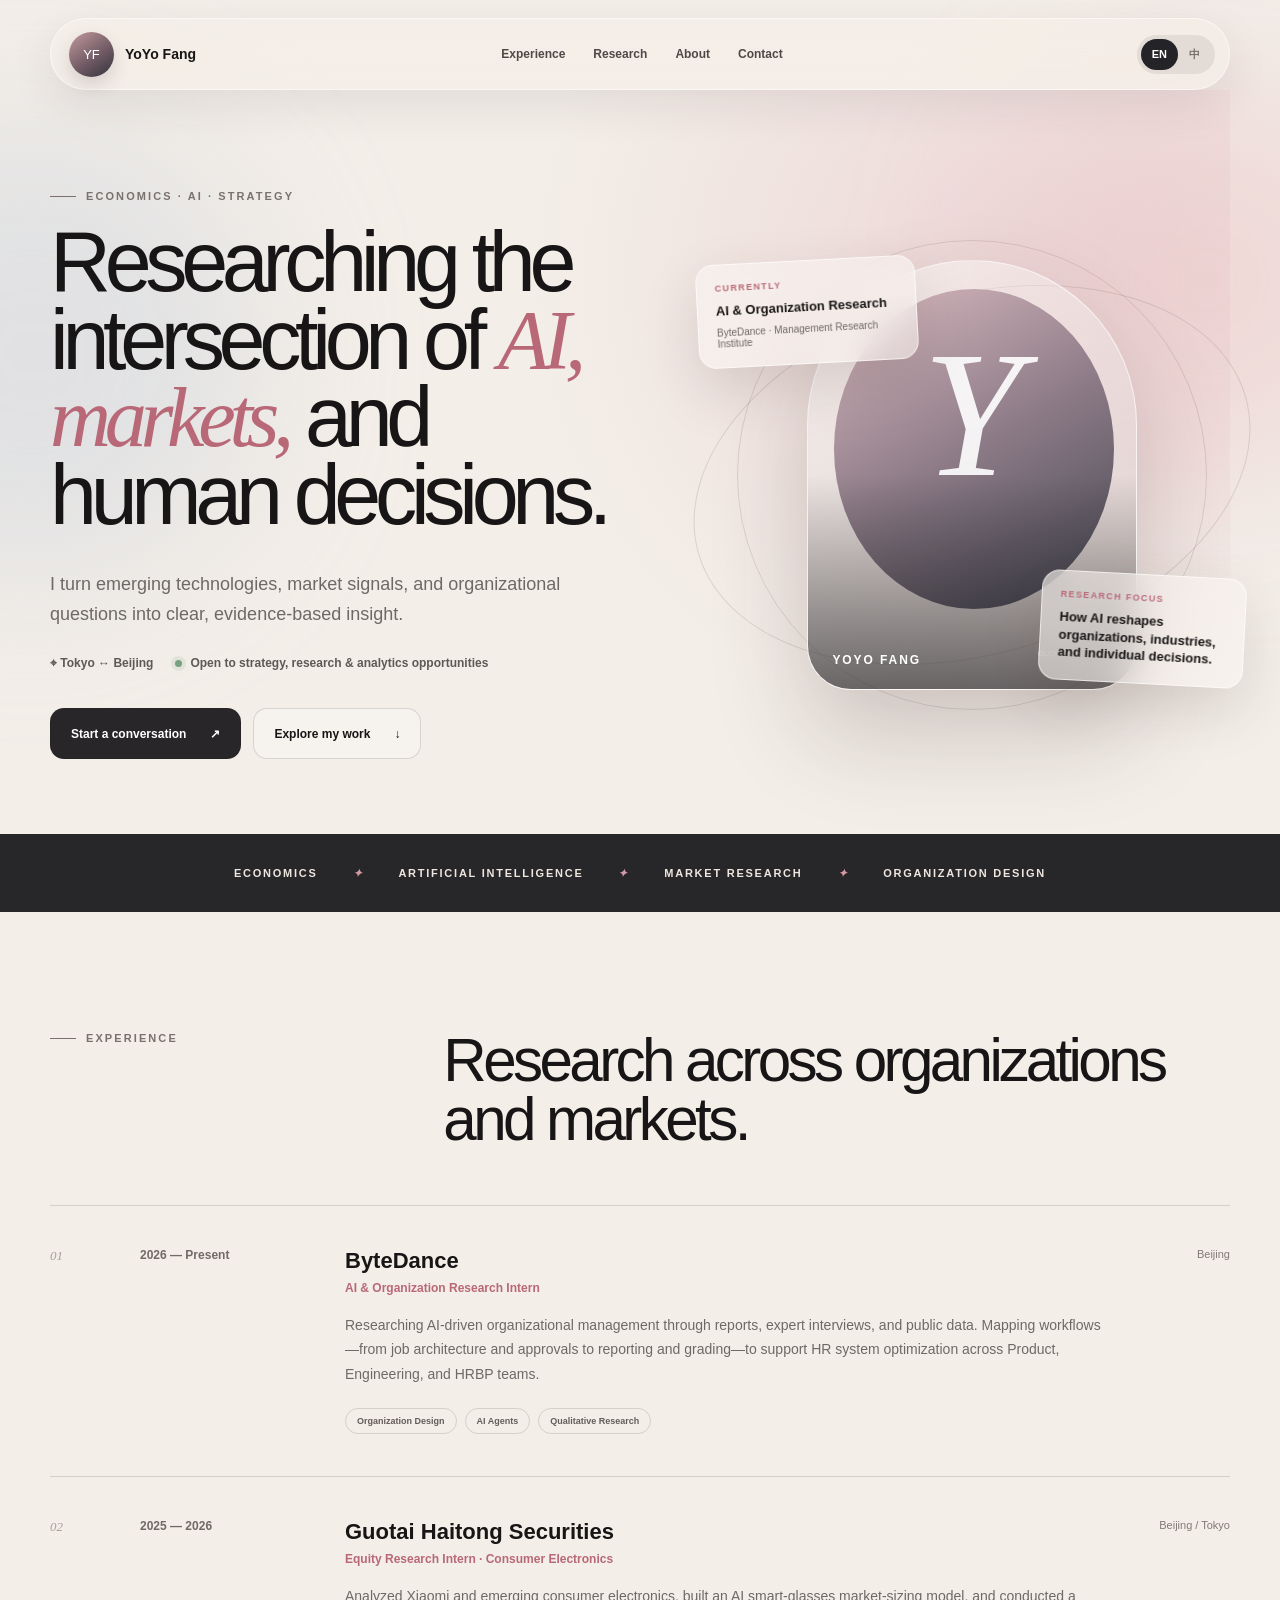
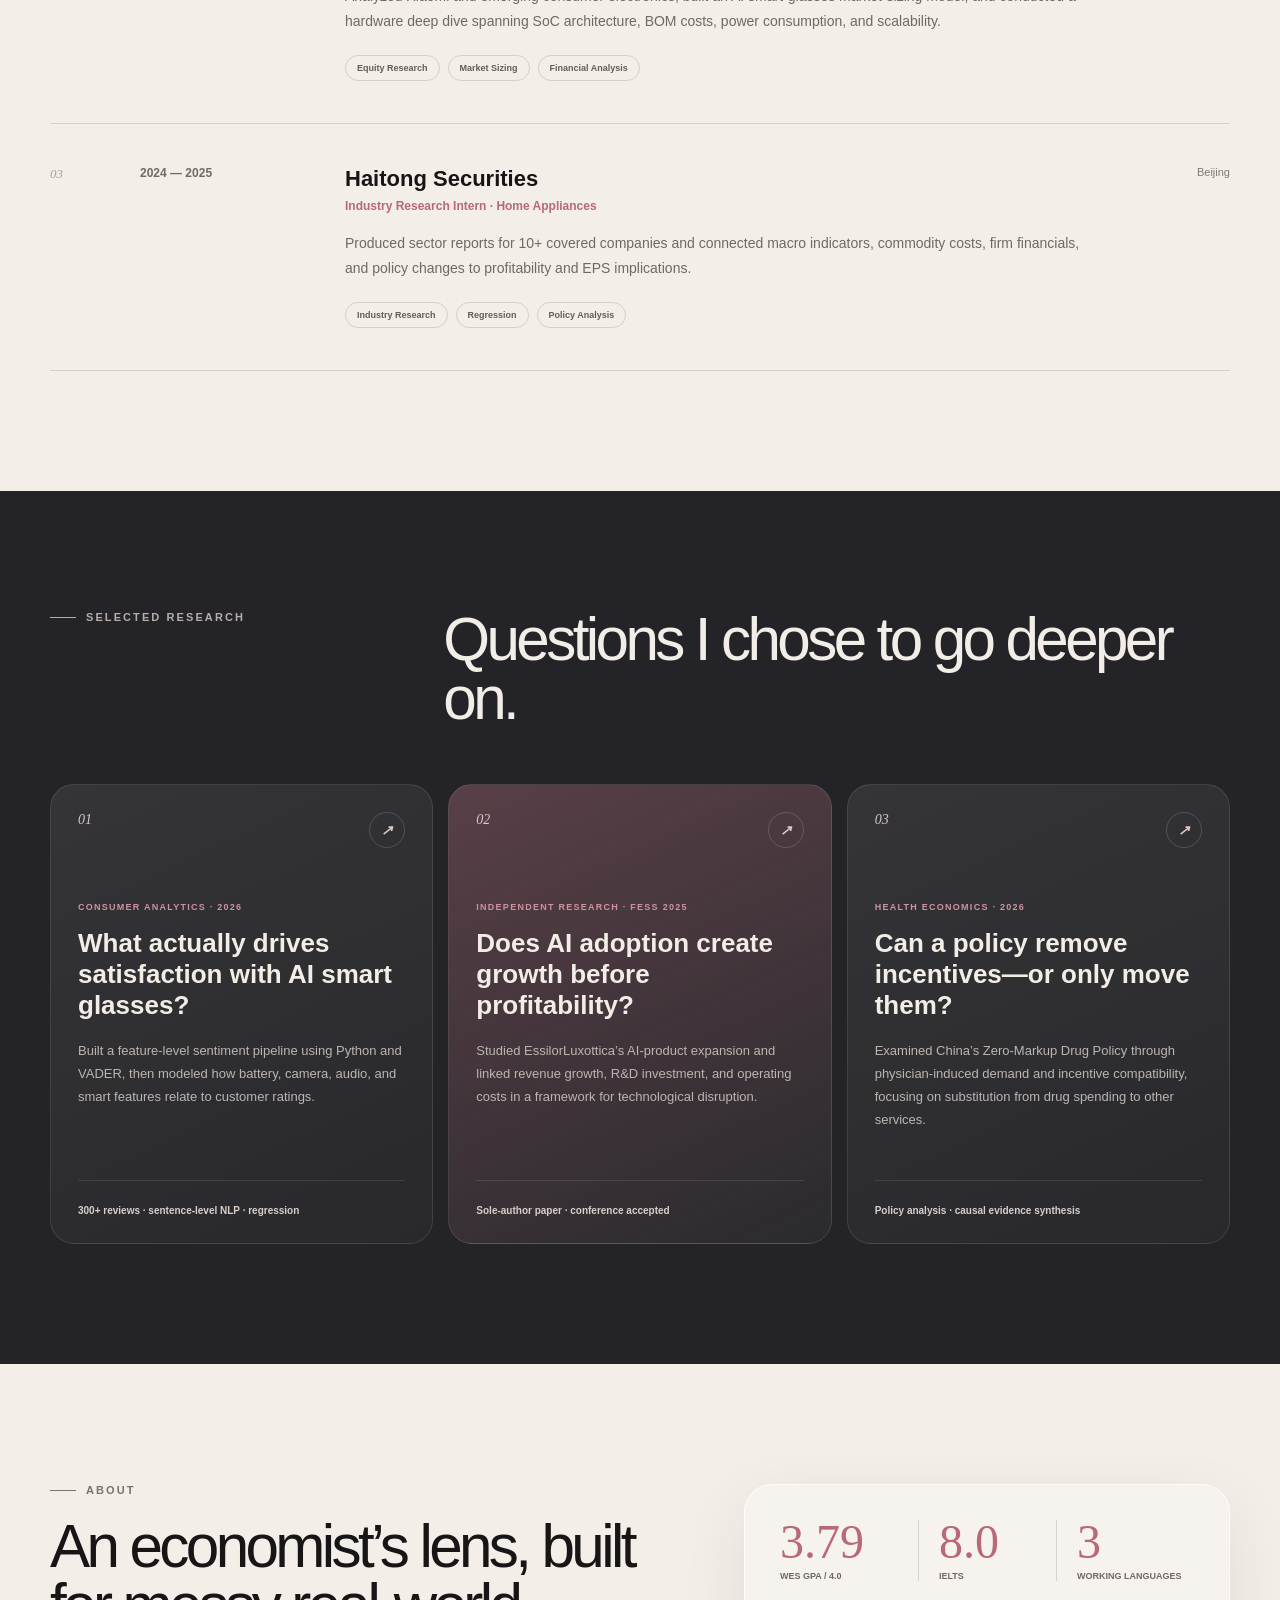
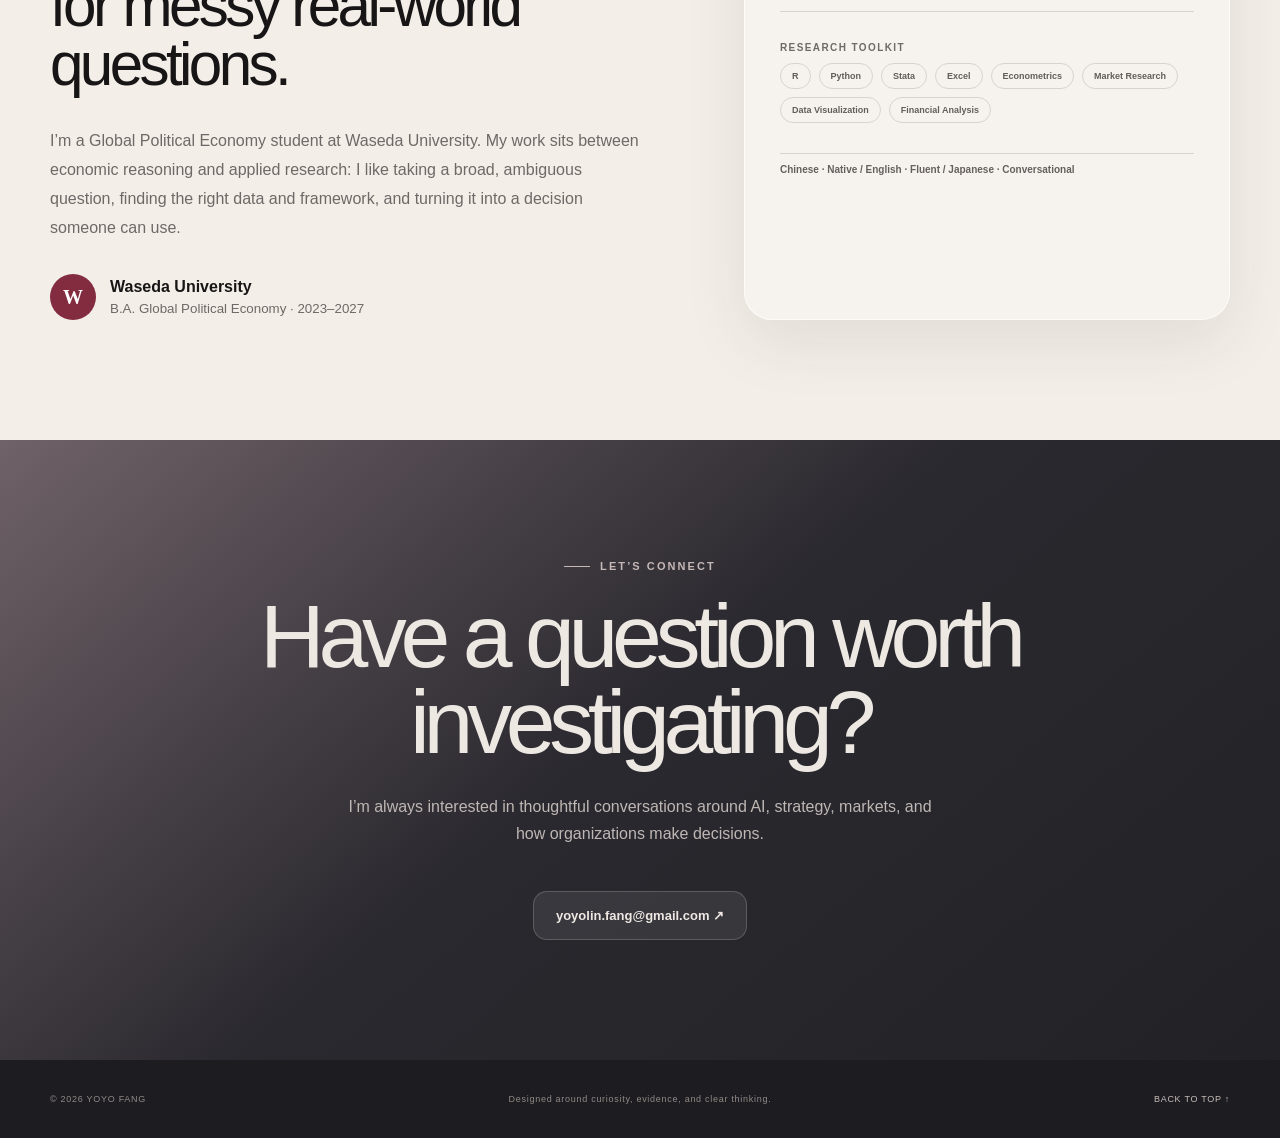
==== index.html @ 4a191624 "Add files via upload" ====
<!doctype html>
<html lang="en">
<head>
  <meta charset="utf-8">
  <meta name="viewport" content="width=device-width, initial-scale=1">
  <meta name="description" content="YoYo Fang — research at the intersection of AI, markets, and human decisions.">
  <title>YoYo Fang | AI, Markets & Strategy</title>
  <link rel="stylesheet" href="styles.css">
  <script src="script.js" defer></script>
</head>
<body>
  <div class="ambient a1"></div><div class="ambient a2"></div>
  <header class="nav">
    <a class="brand" href="#top"><span>YF</span><b>YoYo Fang</b></a>
    <nav>
      <a href="#experience" data-t="navExp">Experience</a>
      <a href="#research" data-t="navResearch">Research</a>
      <a href="#about" data-t="navAbout">About</a>
      <a href="#contact" data-t="navContact">Contact</a>
    </nav>
    <div class="language"><button class="active" data-lang="en">EN</button><button data-lang="zh">中</button></div>
  </header>

  <main id="top">
    <section class="hero">
      <div class="hero-copy">
        <p class="eyebrow" data-t="heroEye">ECONOMICS · AI · STRATEGY</p>
        <h1 data-t-html="heroTitle">Researching the intersection of <em>AI, markets,</em> and human decisions.</h1>
        <p class="lead" data-t="heroLead">I turn emerging technologies, market signals, and organizational questions into clear, evidence-based insight.</p>
        <div class="meta"><span>⌖ Tokyo ↔ Beijing</span><span class="available" data-t="available">Open to strategy, research & analytics opportunities</span></div>
        <div class="actions">
          <a class="btn dark" href="mailto:yoyolin.fang@gmail.com"><span data-t="conversation">Start a conversation</span> ↗</a>
          <a class="btn" href="#research"><span data-t="explore">Explore my work</span> ↓</a>
        </div>
      </div>
      <div class="visual">
        <div class="orbit o1"></div><div class="orbit o2"></div>
        <div class="portrait"><div class="letter">Y</div><div class="signature"><b>YOYO FANG</b><small>GLOBAL POLITICAL ECONOMY</small></div></div>
        <article class="float current"><small data-t="currently">Currently</small><b data-t="currentRole">AI & Organization Research</b><span data-t="currentOrg">ByteDance · Management Research Institute</span></article>
        <article class="float focus"><small data-t="focus">Research focus</small><b data-t="focusText">How AI reshapes organizations, industries, and individual decisions.</b></article>
      </div>
    </section>

    <div class="ticker"><span>ECONOMICS</span><i>✦</i><span>ARTIFICIAL INTELLIGENCE</span><i>✦</i><span>MARKET RESEARCH</span><i>✦</i><span>ORGANIZATION DESIGN</span></div>

    <section class="section" id="experience">
      <header class="section-head"><p class="eyebrow" data-t="expEye">EXPERIENCE</p><h2 data-t="expTitle">Research across organizations and markets.</h2></header>
      <div class="timeline">
        <article class="experience"><span class="num">01</span><span class="date" data-t="date1">2026 — Present</span><div><header><div><h3 data-t="company1">ByteDance</h3><h4 data-t="role1">AI & Organization Research Intern</h4></div><small data-t="place1">Beijing</small></header><p data-t="body1">Researching AI-driven organizational management through reports, expert interviews, and public data. Mapping workflows—from job architecture and approvals to reporting and grading—to support HR system optimization across Product, Engineering, and HRBP teams.</p><div class="tags"><span data-t="tag11">Organization Design</span><span>AI Agents</span><span data-t="tag13">Qualitative Research</span></div></div></article>
        <article class="experience"><span class="num">02</span><span class="date">2025 — 2026</span><div><header><div><h3 data-t="company2">Guotai Haitong Securities</h3><h4 data-t="role2">Equity Research Intern · Consumer Electronics</h4></div><small data-t="place2">Beijing / Tokyo</small></header><p data-t="body2">Analyzed Xiaomi and emerging consumer electronics, built an AI smart-glasses market-sizing model, and conducted a hardware deep dive spanning SoC architecture, BOM costs, power consumption, and scalability.</p><div class="tags"><span data-t="tag21">Equity Research</span><span data-t="tag22">Market Sizing</span><span data-t="tag23">Financial Analysis</span></div></div></article>
        <article class="experience"><span class="num">03</span><span class="date">2024 — 2025</span><div><header><div><h3 data-t="company3">Haitong Securities</h3><h4 data-t="role3">Industry Research Intern · Home Appliances</h4></div><small data-t="place3">Beijing</small></header><p data-t="body3">Produced sector reports for 10+ covered companies and connected macro indicators, commodity costs, firm financials, and policy changes to profitability and EPS implications.</p><div class="tags"><span data-t="tag31">Industry Research</span><span data-t="tag32">Regression</span><span data-t="tag33">Policy Analysis</span></div></div></article>
      </div>
    </section>

    <section class="research" id="research">
      <div class="section inner">
        <header class="section-head light"><p class="eyebrow" data-t="researchEye">SELECTED RESEARCH</p><h2 data-t="researchTitle">Questions I chose to go deeper on.</h2></header>
        <div class="projects">
          <article><div class="project-no">01 <b>↗</b></div><small data-t="p1label">Consumer Analytics · 2026</small><h3 data-t="p1title">What actually drives satisfaction with AI smart glasses?</h3><p data-t="p1body">Built a feature-level sentiment pipeline using Python and VADER, then modeled how battery, camera, audio, and smart features relate to customer ratings.</p><footer data-t="p1foot">300+ reviews · sentence-level NLP · regression</footer></article>
          <article><div class="project-no">02 <b>↗</b></div><small data-t="p2label">Independent Research · FESS 2025</small><h3 data-t="p2title">Does AI adoption create growth before profitability?</h3><p data-t="p2body">Studied EssilorLuxottica’s AI-product expansion and linked revenue growth, R&D investment, and operating costs in a framework for technological disruption.</p><footer data-t="p2foot">Sole-author paper · conference accepted</footer></article>
          <article><div class="project-no">03 <b>↗</b></div><small data-t="p3label">Health Economics · 2026</small><h3 data-t="p3title">Can a policy remove incentives—or only move them?</h3><p data-t="p3body">Examined China’s Zero-Markup Drug Policy through physician-induced demand and incentive compatibility, focusing on substitution from drug spending to other services.</p><footer data-t="p3foot">Policy analysis · causal evidence synthesis</footer></article>
        </div>
      </div>
    </section>

    <section class="section about" id="about">
      <div>
        <p class="eyebrow" data-t="aboutEye">ABOUT</p>
        <h2 data-t="aboutTitle">An economist’s lens, built for messy real-world questions.</h2>
        <p class="about-copy" data-t="aboutBody">I’m a Global Political Economy student at Waseda University. My work sits between economic reasoning and applied research: I like taking a broad, ambiguous question, finding the right data and framework, and turning it into a decision someone can use.</p>
        <div class="school"><span>W</span><div><b data-t="school">Waseda University</b><small data-t="degree">B.A. Global Political Economy · 2023–2027</small></div></div>
      </div>
      <div class="panel">
        <div class="stats"><div><b>3.79</b><small>WES GPA / 4.0</small></div><div><b>8.0</b><small>IELTS</small></div><div><b>3</b><small data-t="languagesLabel">Working languages</small></div></div>
        <p class="tool-title" data-t="toolkit">RESEARCH TOOLKIT</p>
        <div class="tags tools"><span>R</span><span>Python</span><span>Stata</span><span>Excel</span><span data-t="econometrics">Econometrics</span><span data-t="marketResearch">Market Research</span><span data-t="visualization">Data Visualization</span><span data-t="financial">Financial Analysis</span></div>
        <p class="languages" data-t="languages">Chinese · Native / English · Fluent / Japanese · Conversational</p>
      </div>
    </section>

    <section class="contact" id="contact">
      <p class="eyebrow" data-t="contactEye">LET’S CONNECT</p><h2 data-t="contactTitle">Have a question worth investigating?</h2><p data-t="contactBody">I’m always interested in thoughtful conversations around AI, strategy, markets, and how organizations make decisions.</p><a href="mailto:yoyolin.fang@gmail.com">yoyolin.fang@gmail.com ↗</a>
    </section>
  </main>
  <footer class="site-footer"><span>© 2026 YOYO FANG</span><span data-t="footer">Designed around curiosity, evidence, and clear thinking.</span><a href="#top">BACK TO TOP ↑</a></footer>
</body>
</html>
---- styles.css ----
:root{--ink:#171515;--muted:#6e6967;--paper:#f3eee8;--line:rgba(31,25,23,.14);--rose:#b86876;--night:#242428}*{box-sizing:border-box}html{scroll-behavior:smooth}body{margin:0;background:#f3eee8;color:var(--ink);font-family:Arial,"Helvetica Neue",sans-serif;overflow-x:hidden}html[lang=zh-CN] body{font-family:"PingFang SC","Noto Sans CJK SC",Arial,sans-serif}a{color:inherit;text-decoration:none}.ambient{position:absolute;border-radius:50%;filter:blur(80px);pointer-events:none}.a1{width:28rem;height:28rem;background:#bcc9dc55;top:8rem;left:-12rem}.a2{width:25rem;height:25rem;background:#e8b2b755;top:5rem;right:-8rem}.nav{position:sticky;z-index:20;top:18px;width:min(1180px,calc(100% - 32px));min-height:72px;margin:18px auto 0;padding:10px 14px 10px 18px;display:grid;grid-template-columns:1fr auto 1fr;align-items:center;gap:24px;border:1px solid #ffffff88;border-radius:999px;background:#f4efe9a8;box-shadow:0 15px 45px #3b2d2917;backdrop-filter:blur(22px) saturate(1.4)}.brand{display:flex;align-items:center;gap:11px;font-size:14px}.brand>span{width:45px;height:45px;display:grid;place-items:center;border-radius:50%;color:#fff;font-size:13px;background:linear-gradient(145deg,#c59b9f,#6f5963 58%,#30323b);box-shadow:0 8px 18px #452d3629}.nav nav{display:flex;gap:28px}.nav nav a{font-size:12px;font-weight:600;color:#4e4947}.language{justify-self:end;display:flex;padding:4px;border-radius:999px;background:#201d1d14}.language button{border:0;border-radius:999px;padding:8px 11px;background:transparent;color:#77706d;font-size:11px;font-weight:700;cursor:pointer}.language button.active{color:#fff;background:var(--night)}.hero{position:relative;width:min(1180px,calc(100% - 44px));min-height:720px;margin:auto;display:grid;grid-template-columns:1.08fr .92fr;align-items:center;gap:60px;padding:100px 0 75px;background:radial-gradient(circle at 80% 25%,#e2aeb755,transparent 29rem)}.eyebrow{margin:0 0 22px;color:#7a716e;font-size:11px;font-weight:700;letter-spacing:.19em;text-transform:uppercase}.eyebrow:before{content:"";display:inline-block;width:26px;height:1px;margin:0 10px 3px 0;background:currentColor}.hero h1{max-width:710px;margin:0;font-size:clamp(4rem,6.6vw,7rem);font-weight:500;letter-spacing:-.075em;line-height:.92}.hero h1 em{color:var(--rose);font-family:Georgia,serif;font-weight:400}.lead{max-width:570px;margin:34px 0 0;color:var(--muted);font-size:18px;line-height:1.7}.meta{display:flex;gap:22px;margin-top:26px;color:#5f5956;font-size:12px;font-weight:600}.available:before{content:"";display:inline-block;width:7px;height:7px;margin-right:8px;border-radius:50%;background:#76a082;box-shadow:0 0 0 4px #76a08224}.actions{display:flex;gap:12px;margin-top:38px}.btn{min-height:51px;display:inline-flex;align-items:center;gap:24px;padding:0 20px;border:1px solid var(--line);border-radius:14px;font-size:12px;font-weight:700;background:#ffffff44}.btn.dark{color:#fff;background:#282629}.visual{position:relative;min-height:530px;display:grid;place-items:center}.portrait{position:relative;z-index:2;width:330px;height:430px;overflow:hidden;border-radius:180px 180px 48px 48px;border:1px solid #ffffff99;background:linear-gradient(160deg,#ffffff77,#ab9fa047);box-shadow:0 45px 95px #48333238}.portrait:before{content:"";position:absolute;width:280px;height:320px;left:26px;top:28px;border-radius:50%;background:linear-gradient(150deg,#dcbcc2,#8f7d89 48%,#42444f)}.portrait:after{content:"";position:absolute;inset:0;background:linear-gradient(180deg,transparent 50%,#1d1b1e9e)}.letter{position:absolute;z-index:2;top:64px;width:100%;text-align:center;color:#ffffffe6;font:italic 180px/1 Georgia,serif}.signature{position:absolute;z-index:3;left:24px;right:24px;bottom:22px;color:#fff;display:flex;align-items:end;justify-content:space-between}.signature b{font-size:12px;letter-spacing:.16em}.signature small{max-width:115px;font-size:8px;text-align:right;opacity:.7}.orbit{position:absolute;border:1px solid #6753522b;border-radius:50%}.o1{width:470px;height:470px}.o2{width:570px;height:360px;transform:rotate(-16deg)}.float{position:absolute;z-index:3;display:flex;flex-direction:column;padding:18px;border:1px solid #ffffff9e;background:#f9f5f08f;box-shadow:0 22px 55px #412d2a26;backdrop-filter:blur(18px);border-radius:18px}.float small{margin-bottom:9px;color:var(--rose);font-size:9px;font-weight:800;letter-spacing:.15em;text-transform:uppercase}.float b{font-size:13px;line-height:1.35}.float span{margin-top:7px;color:#6e6764;font-size:10px}.current{width:220px;left:-18px;top:50px;transform:rotate(-3deg)}.focus{width:205px;right:-15px;bottom:56px;transform:rotate(3deg)}.ticker{overflow:hidden;display:flex;justify-content:center;align-items:center;gap:35px;min-height:78px;color:#eee6df;background:#272629;white-space:nowrap;font-size:11px;font-weight:700;letter-spacing:.16em}.ticker i{color:#d49aa5}.section{width:min(1180px,calc(100% - 44px));margin:auto;padding:120px 0}.section-head{display:grid;grid-template-columns:1fr 2fr;margin-bottom:55px}.section-head h2,.about h2{margin:0;max-width:760px;font-size:clamp(2.7rem,4.7vw,5.2rem);font-weight:500;letter-spacing:-.06em;line-height:.98}.timeline{border-top:1px solid var(--line)}.experience{display:grid;grid-template-columns:60px 175px 1fr;gap:30px;padding:42px 0;border-bottom:1px solid var(--line)}.num{color:#a8a09c;font:italic 13px Georgia,serif}.date{font-size:12px;font-weight:700;color:#726a67}.experience header{display:flex;justify-content:space-between}.experience h3{margin:0;font-size:22px}.experience h4{margin:7px 0 0;color:var(--rose);font-size:12px}.experience header small{color:#817976;font-size:11px}.experience p{max-width:760px;margin:18px 0 22px;color:var(--muted);font-size:14px;line-height:1.75}.tags{display:flex;flex-wrap:wrap;gap:8px}.tags span{padding:7px 11px;border:1px solid var(--line);border-radius:999px;color:#635d5a;font-size:9px;font-weight:700}.research{background:#242428;color:#f3ede7}.research .section{width:min(1180px,calc(100% - 44px))}.light .eyebrow{color:#b7ada8}.projects{display:grid;grid-template-columns:repeat(3,1fr);gap:15px}.projects article{min-height:460px;padding:27px;display:flex;flex-direction:column;border:1px solid #ffffff1a;border-radius:24px;background:linear-gradient(155deg,#ffffff14,#ffffff06)}.projects article:nth-child(2){background:linear-gradient(155deg,#b06d7b61,#ffffff08)}.project-no{display:flex;justify-content:space-between;color:#d7c8c3;font:italic 14px Georgia,serif}.project-no b{width:36px;height:36px;display:grid;place-items:center;border:1px solid #ffffff29;border-radius:50%}.projects article>small{margin-top:54px;color:#ce939e;font-size:9px;font-weight:800;letter-spacing:.14em;text-transform:uppercase}.projects h3{margin:16px 0 20px;font-size:26px;line-height:1.18}.projects p{margin:0;color:#bdb5b1;font-size:13px;line-height:1.75}.projects footer{margin-top:auto;padding-top:24px;border-top:1px solid #ffffff1a;color:#d9ceca;font-size:10px;font-weight:700}.about{display:grid;grid-template-columns:1.1fr .9fr;gap:100px}.about-copy{max-width:620px;margin:32px 0;color:var(--muted);font-size:16px;line-height:1.8}.school{display:flex;align-items:center;gap:14px}.school>span{width:46px;height:46px;display:grid;place-items:center;border-radius:50%;background:#842c3f;color:#fff;font:700 20px Georgia,serif}.school div{display:flex;flex-direction:column;gap:5px}.school small{color:var(--muted)}.panel{padding:35px;border:1px solid #ffffff9e;border-radius:28px;background:#ffffff4d;box-shadow:0 22px 65px #412d2a17}.stats{display:grid;grid-template-columns:repeat(3,1fr);padding-bottom:30px;border-bottom:1px solid var(--line)}.stats div{display:flex;flex-direction:column;gap:7px}.stats div+div{padding-left:20px;border-left:1px solid var(--line)}.stats b{color:var(--rose);font:48px/.9 Georgia,serif}.stats small{color:var(--muted);font-size:9px;font-weight:700;text-transform:uppercase}.tool-title{margin-top:30px;color:#706966;font-size:10px;font-weight:800;letter-spacing:.14em}.tools{padding-bottom:30px;border-bottom:1px solid var(--line)}.languages{color:#665f5d;font-size:10px;font-weight:700}.contact{padding:120px max(22px,calc((100% - 1180px)/2));text-align:center;color:#eee8e3;background:linear-gradient(140deg,#6f6268,#2a292f 48%,#222226)}.contact .eyebrow{color:#c6b8b7}.contact h2{max-width:900px;margin:auto;font-size:clamp(3.5rem,7vw,7.5rem);line-height:.95;letter-spacing:-.07em;font-weight:500}.contact>p:not(.eyebrow){max-width:600px;margin:28px auto;color:#bfb7b4;line-height:1.7}.contact a{display:inline-block;margin-top:16px;padding:16px 22px;border:1px solid #ffffff2e;border-radius:14px;background:#ffffff14;font-size:13px;font-weight:700}.site-footer{min-height:78px;padding:0 max(22px,calc((100% - 1180px)/2));display:grid;grid-template-columns:1fr auto 1fr;align-items:center;color:#918a87;background:#1d1c20;font-size:9px;letter-spacing:.08em}.site-footer a{justify-self:end;color:#c8bfbb}@media(max-width:900px){.nav{grid-template-columns:1fr auto}.nav nav{display:none}.hero{grid-template-columns:1fr}.section-head{grid-template-columns:1fr;gap:15px}.experience{grid-template-columns:45px 130px 1fr}.projects{grid-template-columns:1fr}.about{grid-template-columns:1fr;gap:50px}}@media(max-width:600px){.nav{top:10px;width:calc(100% - 20px);min-height:60px}.brand>span{width:38px;height:38px}.hero{width:calc(100% - 32px);min-height:auto;padding:75px 0 55px;gap:20px}.hero h1{font-size:3.55rem}.lead{font-size:15px}.meta,.actions{flex-direction:column}.btn{justify-content:space-between}.visual{min-height:430px;transform:scale(.82);margin:-30px -45px}.ticker{justify-content:flex-start;padding-left:22px}.section{width:calc(100% - 32px);padding:85px 0}.section-head h2,.about h2{font-size:3rem}.experience{grid-template-columns:35px 1fr}.date{grid-column:2;grid-row:1}.experience>div{grid-column:2}.experience header{flex-direction:column}.contact{padding:90px 22px}.contact h2{font-size:3.6rem}.site-footer{grid-template-columns:1fr auto;padding-top:26px;padding-bottom:26px}.site-footer span:nth-child(2){display:none}}@media(prefers-reduced-motion:reduce){html{scroll-behavior:auto}}
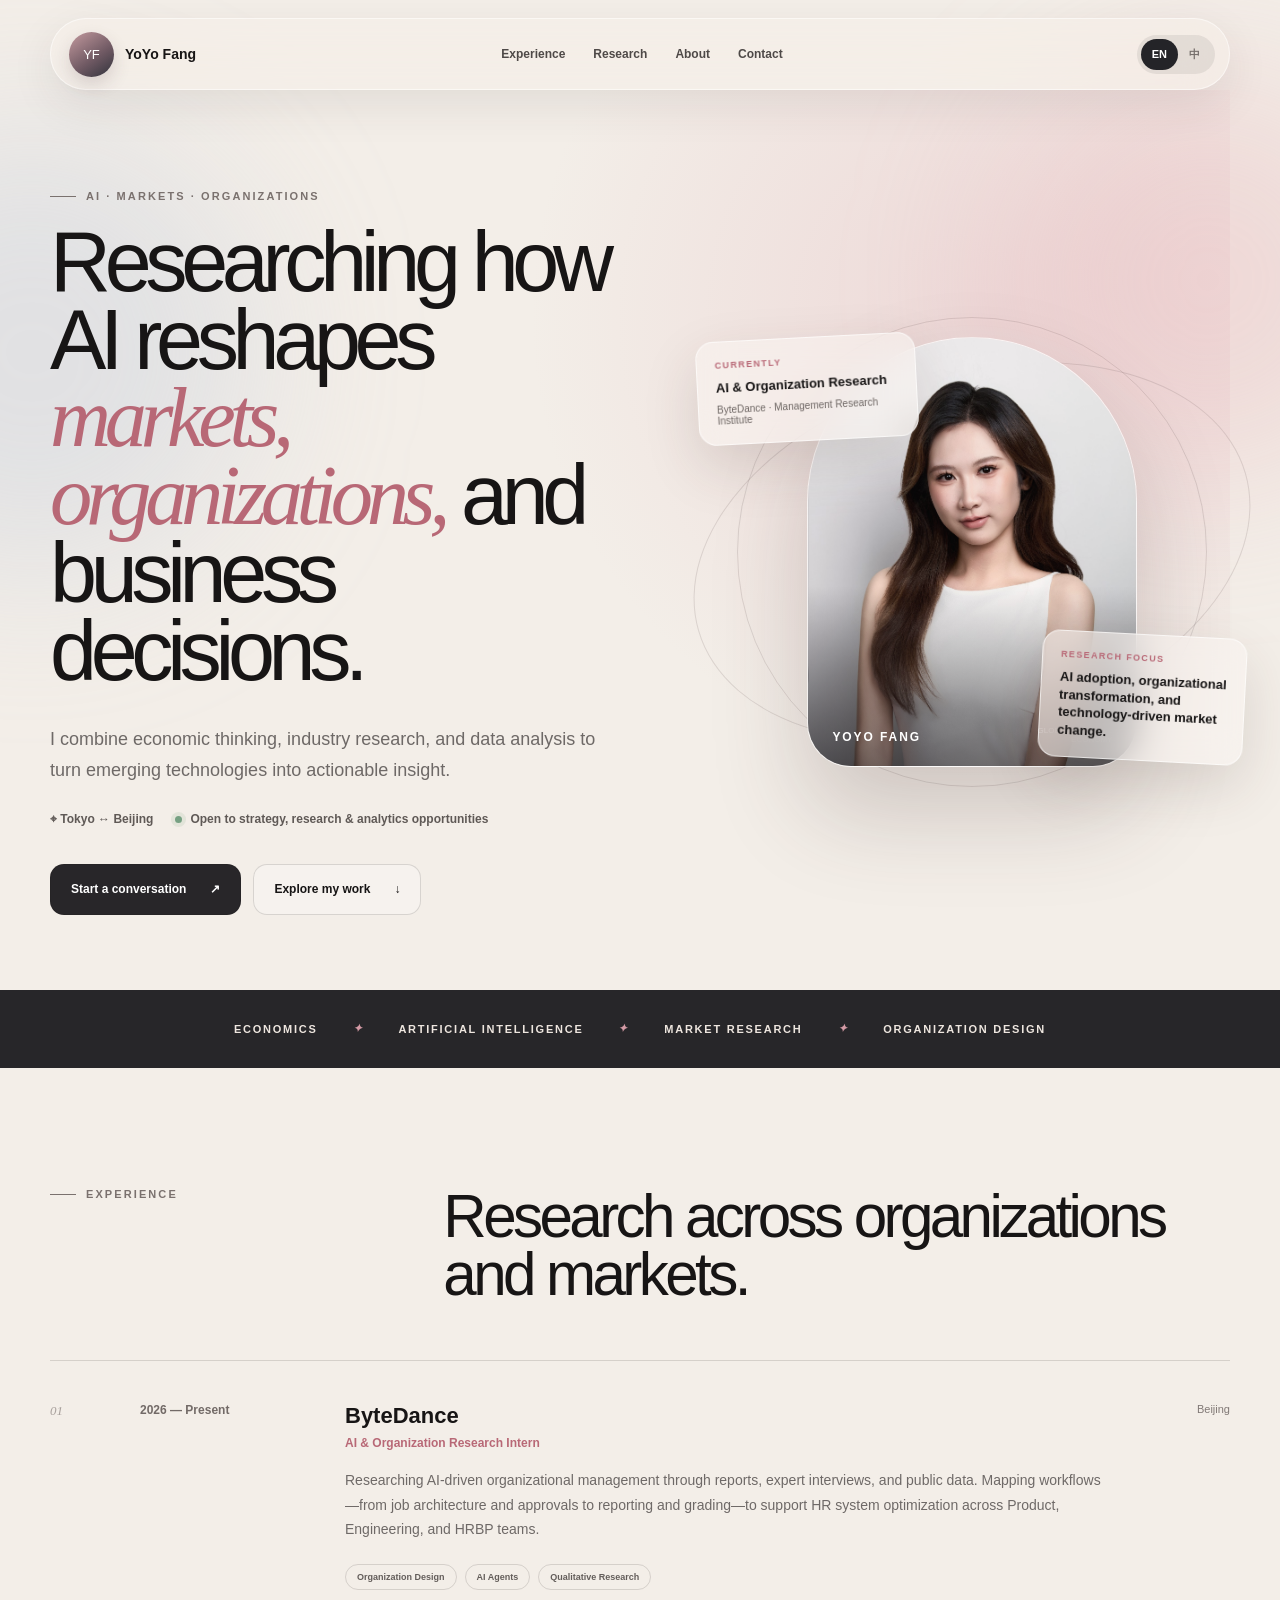
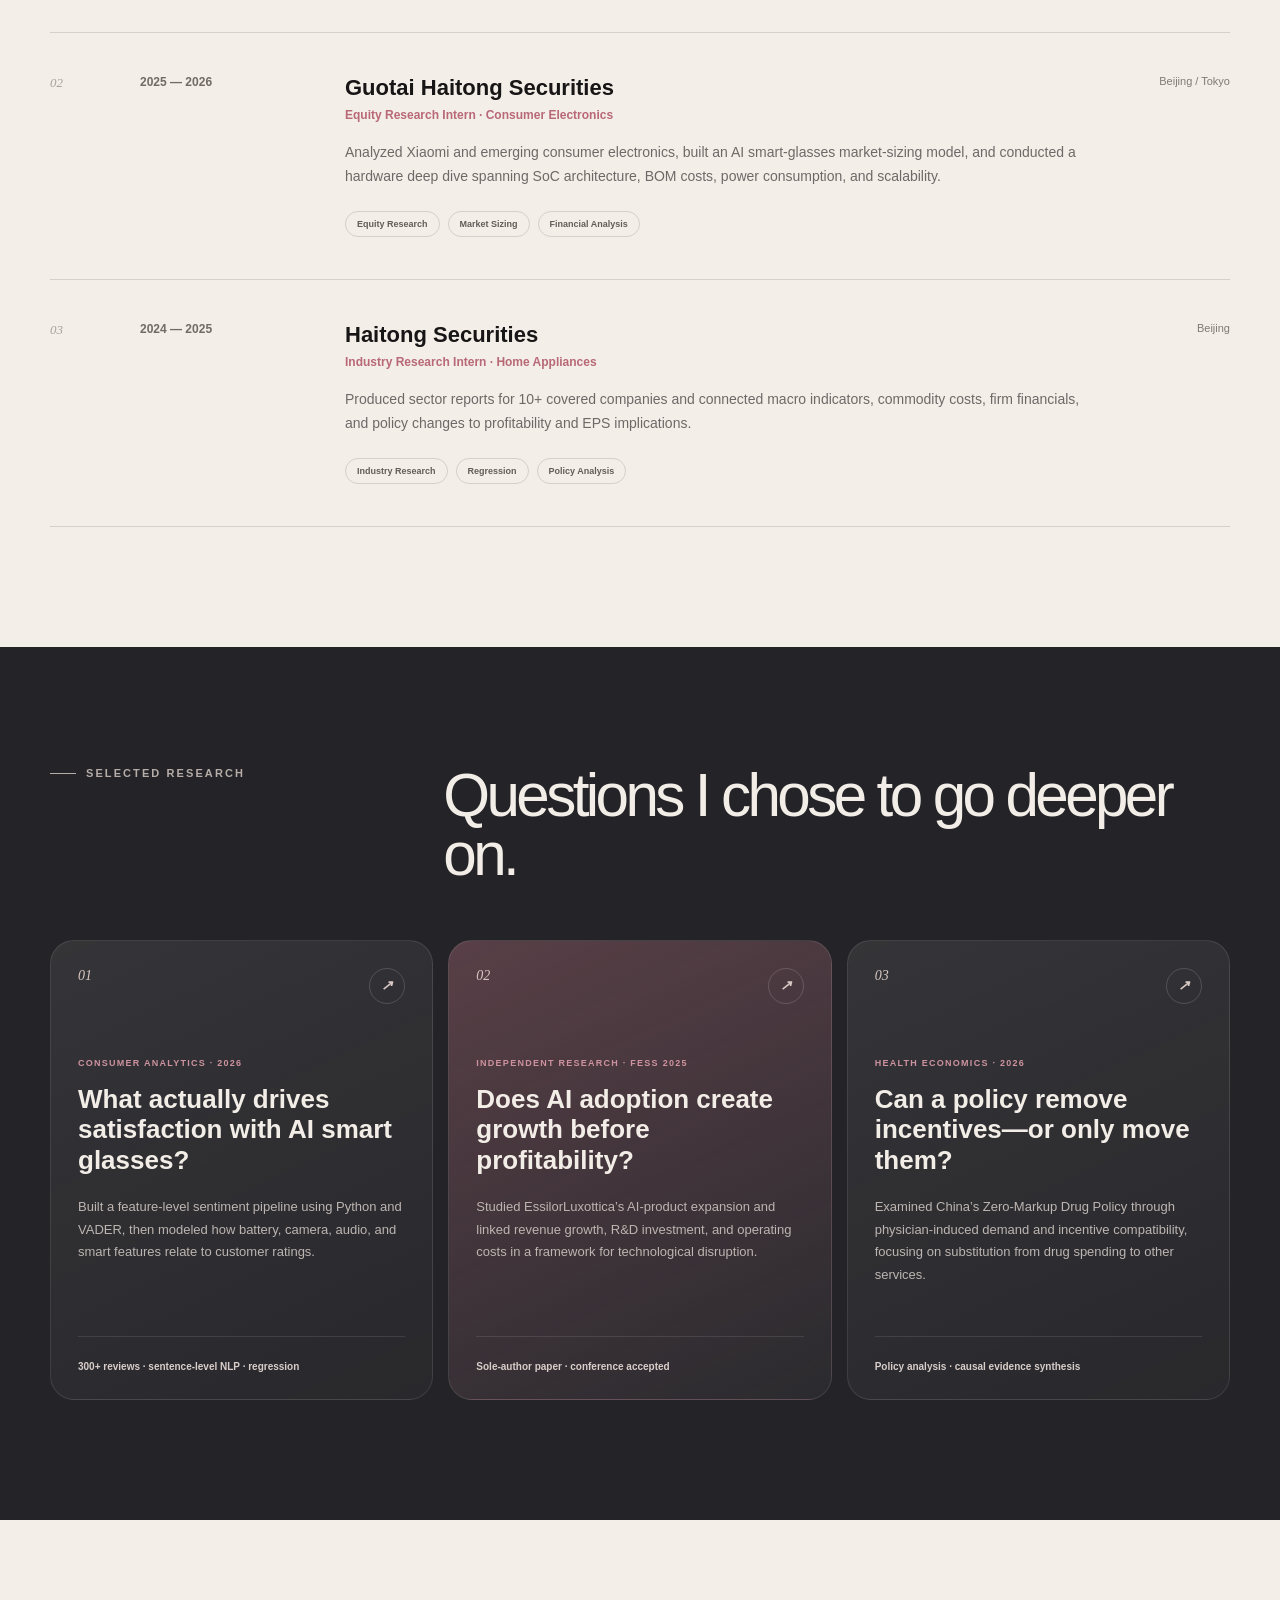
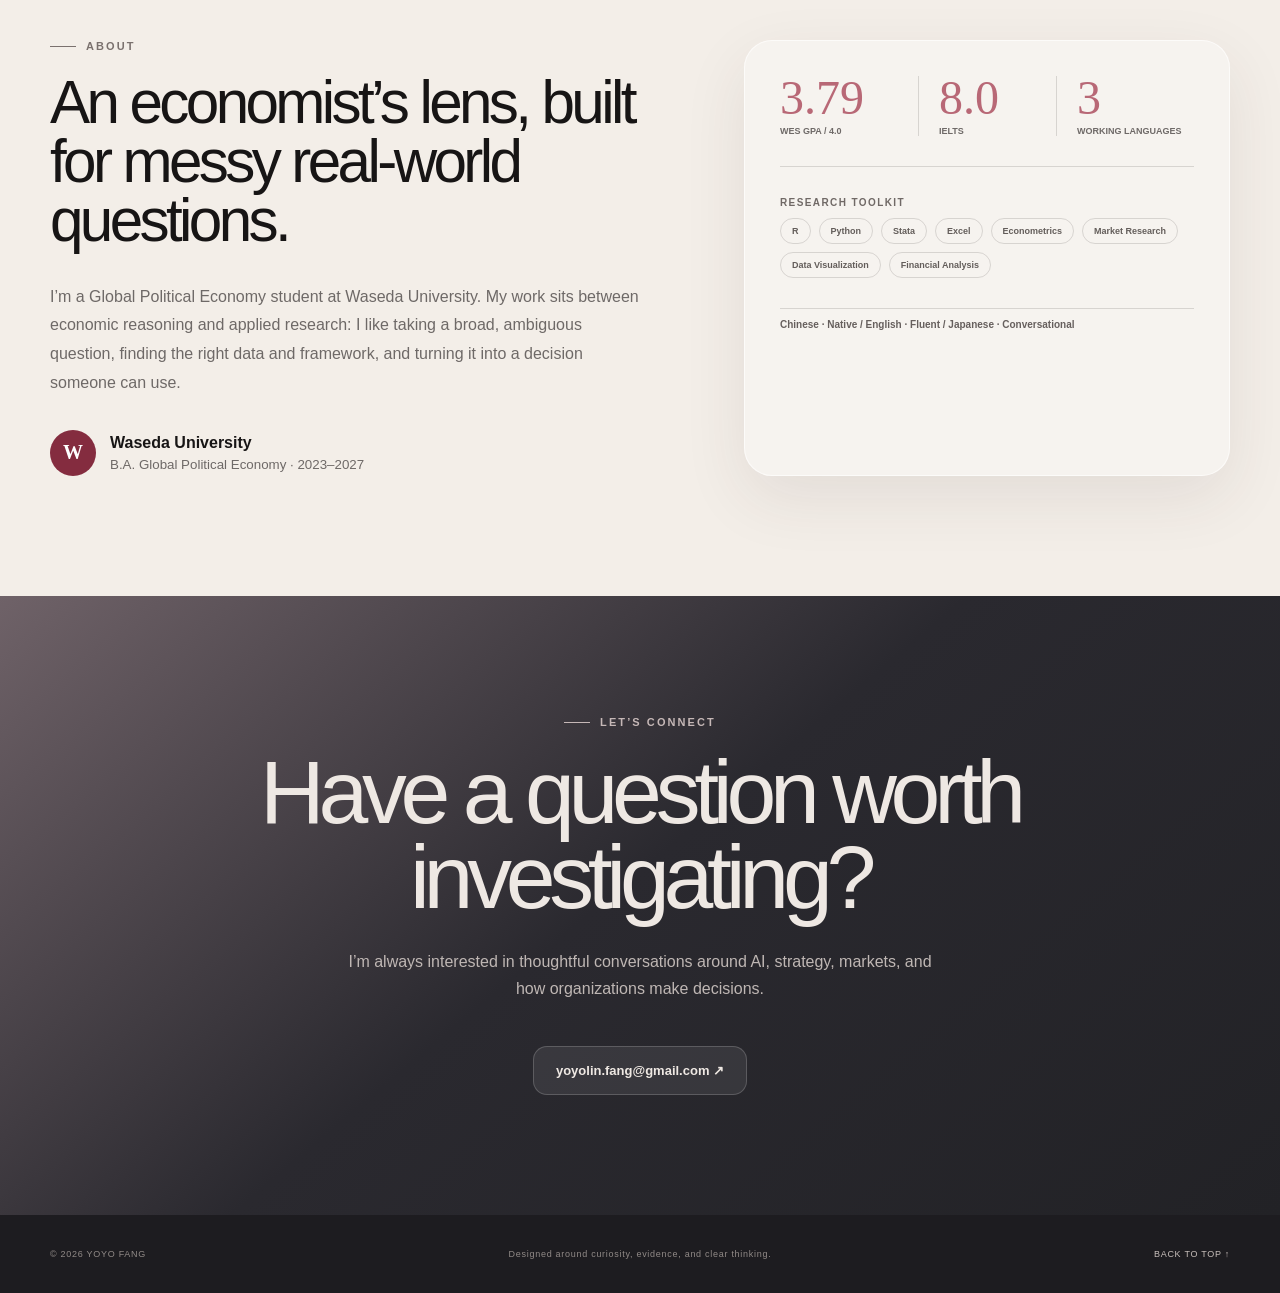
==== commit a5f3cf61: "Update homepage messaging and profile photo" ====
--- a/index.html
+++ b/index.html
@@ -6,6 +6,7 @@
   <meta name="description" content="YoYo Fang — research at the intersection of AI, markets, and human decisions.">
   <title>YoYo Fang | AI, Markets & Strategy</title>
   <link rel="stylesheet" href="styles.css">
+  <link rel="stylesheet" href="profile.css">
   <script src="script.js" defer></script>
 </head>
 <body>
@@ -24,9 +25,9 @@
   <main id="top">
     <section class="hero">
       <div class="hero-copy">
-        <p class="eyebrow" data-t="heroEye">ECONOMICS · AI · STRATEGY</p>
-        <h1 data-t-html="heroTitle">Researching the intersection of <em>AI, markets,</em> and human decisions.</h1>
-        <p class="lead" data-t="heroLead">I turn emerging technologies, market signals, and organizational questions into clear, evidence-based insight.</p>
+        <p class="eyebrow" data-t="heroEye">AI · MARKETS · ORGANIZATIONS</p>
+        <h1 data-t-html="heroTitle">Researching how AI reshapes <em>markets, organizations,</em> and business decisions.</h1>
+        <p class="lead" data-t="heroLead">I combine economic thinking, industry research, and data analysis to turn emerging technologies into actionable insight.</p>
         <div class="meta"><span>⌖ Tokyo ↔ Beijing</span><span class="available" data-t="available">Open to strategy, research & analytics opportunities</span></div>
         <div class="actions">
           <a class="btn dark" href="mailto:yoyolin.fang@gmail.com"><span data-t="conversation">Start a conversation</span> ↗</a>
@@ -35,9 +36,9 @@
       </div>
       <div class="visual">
         <div class="orbit o1"></div><div class="orbit o2"></div>
-        <div class="portrait"><div class="letter">Y</div><div class="signature"><b>YOYO FANG</b><small>GLOBAL POLITICAL ECONOMY</small></div></div>
+        <div class="portrait"><img src="profile.JPG" alt="Portrait of YoYo Fang"><div class="signature"><b>YOYO FANG</b><small>GLOBAL POLITICAL ECONOMY</small></div></div>
         <article class="float current"><small data-t="currently">Currently</small><b data-t="currentRole">AI & Organization Research</b><span data-t="currentOrg">ByteDance · Management Research Institute</span></article>
-        <article class="float focus"><small data-t="focus">Research focus</small><b data-t="focusText">How AI reshapes organizations, industries, and individual decisions.</b></article>
+        <article class="float focus"><small data-t="focus">Research focus</small><b data-t="focusText">AI adoption, organizational transformation, and technology-driven market change.</b></article>
       </div>
     </section>
 
--- a/profile.css
+++ b/profile.css
@@ -0,0 +1,16 @@
+.portrait::before {
+  display: none;
+}
+
+.portrait img {
+  display: block;
+  width: 100%;
+  height: 100%;
+  object-fit: cover;
+  object-position: center 26%;
+  filter: saturate(0.82) contrast(0.96) brightness(1.02);
+}
+
+.portrait::after {
+  background: linear-gradient(180deg, transparent 58%, rgba(29, 27, 30, 0.6));
+}
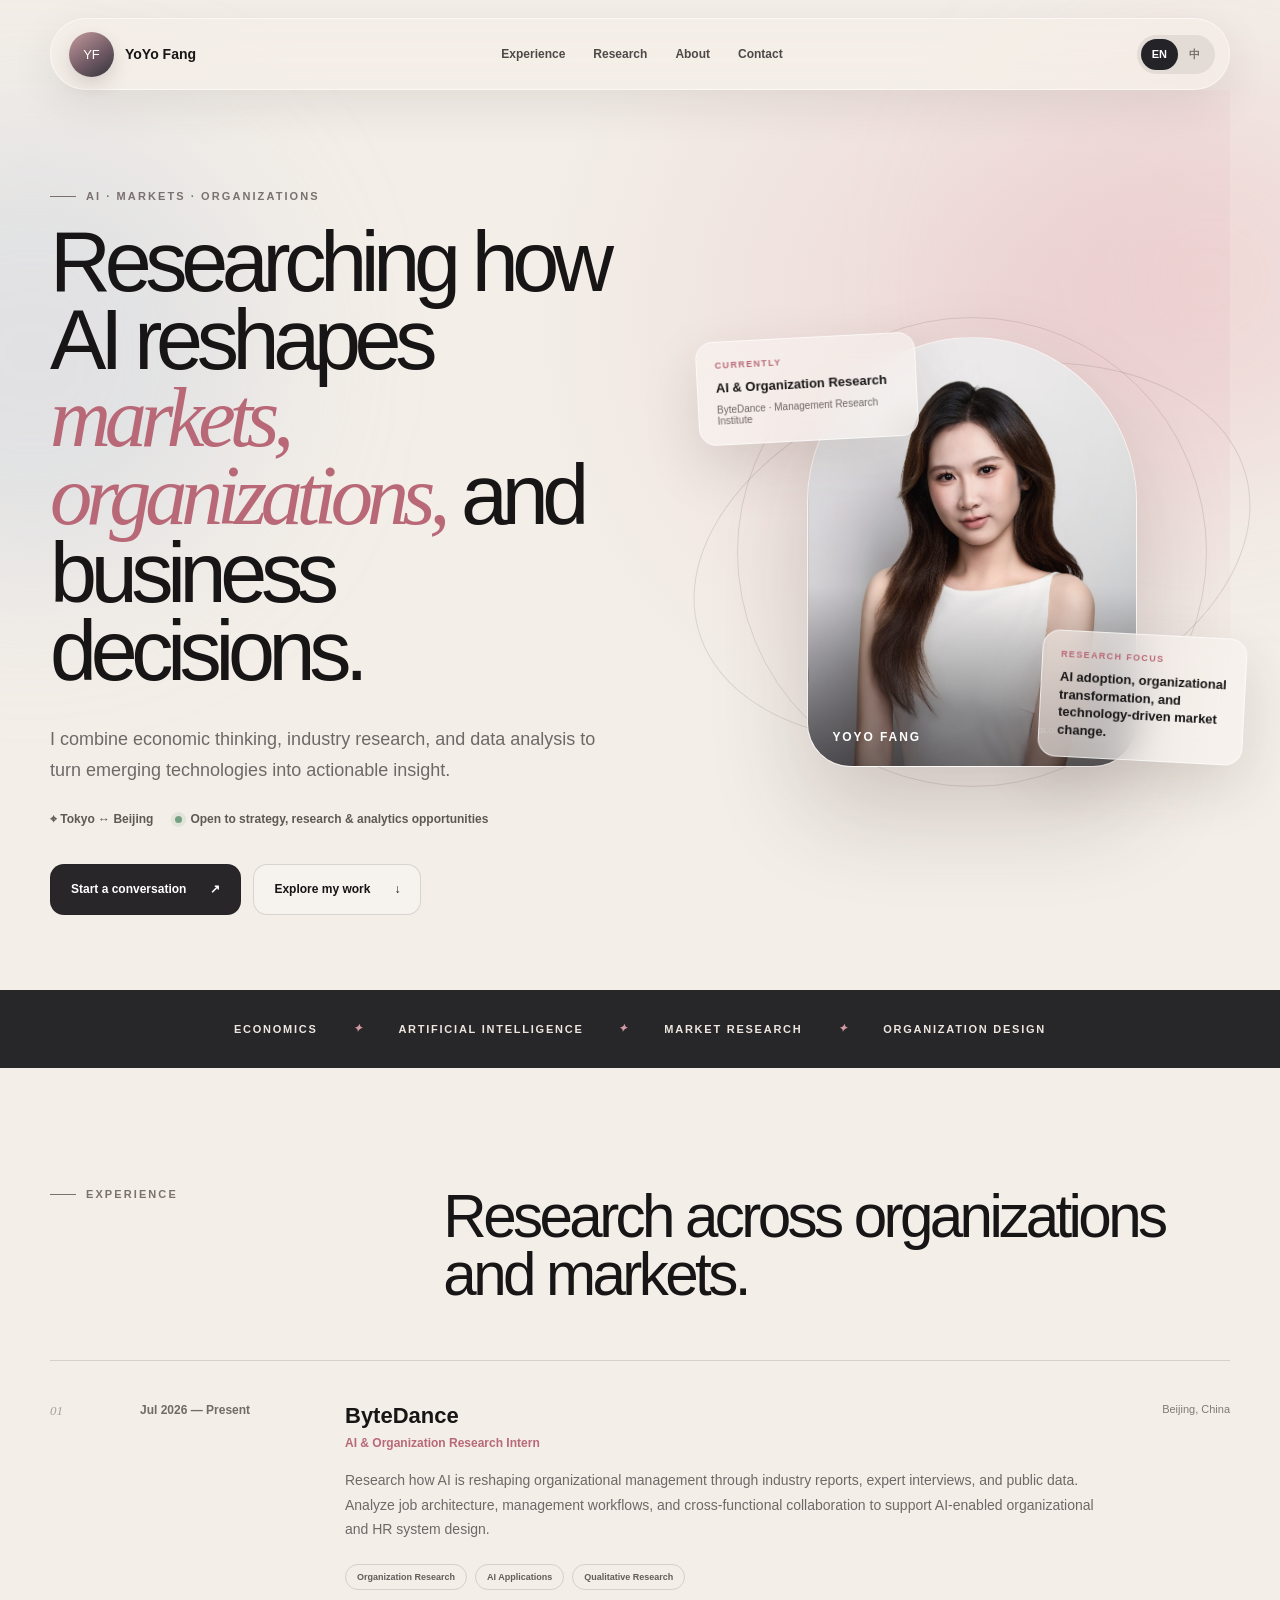
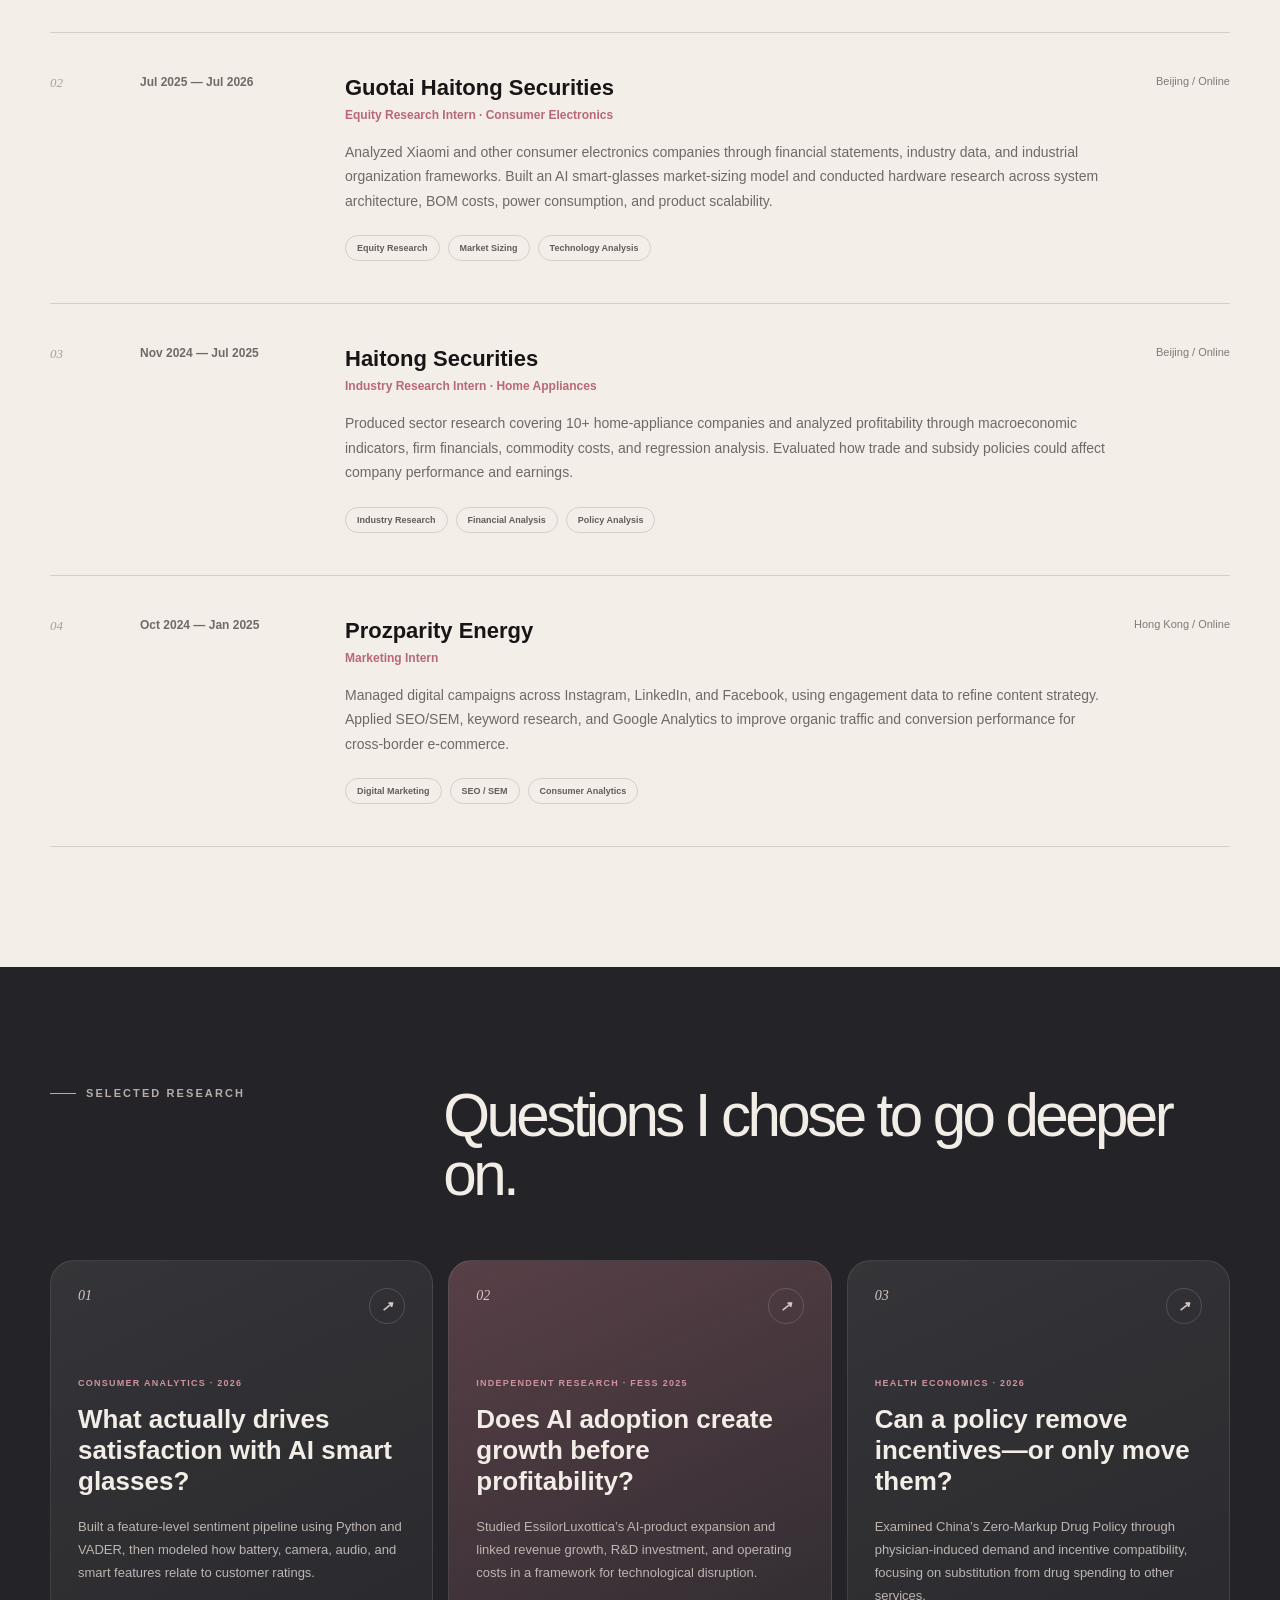
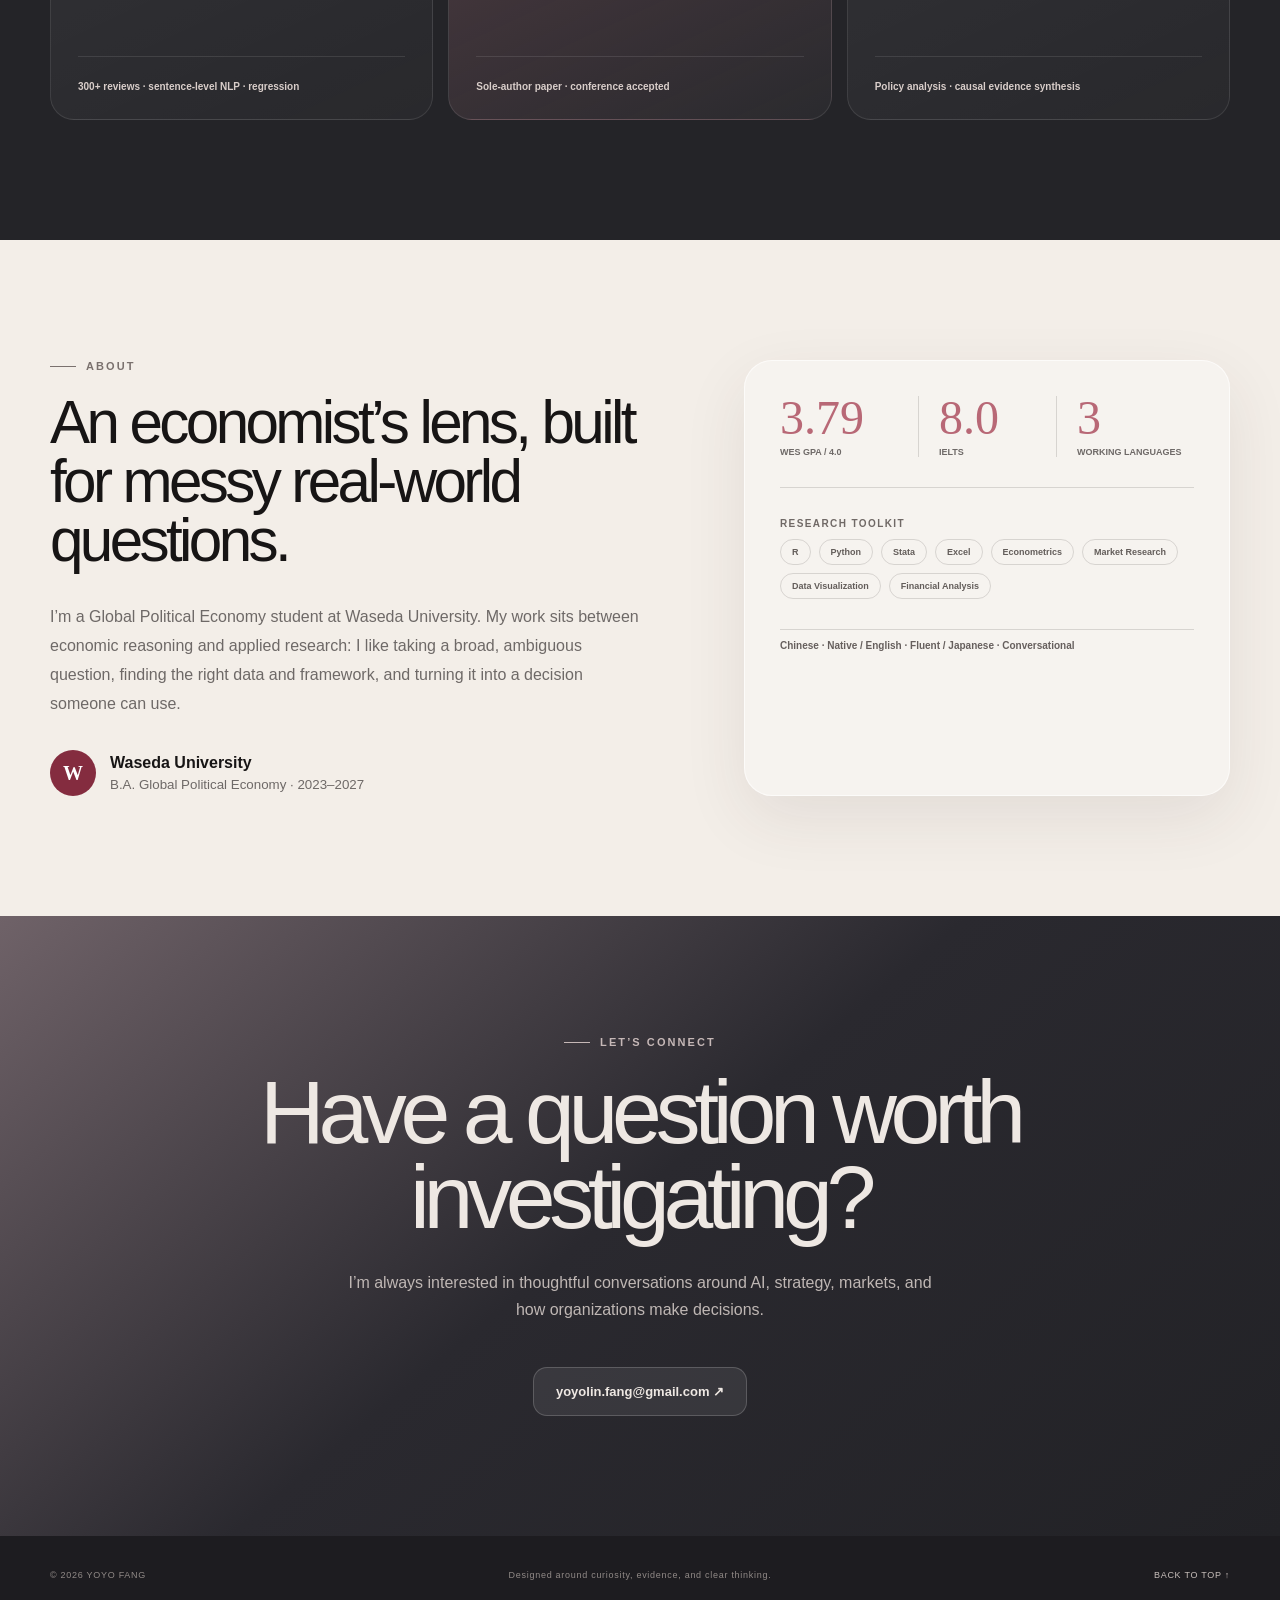
==== commit 00bfe3d6: "Expand experience timeline" ====
--- a/index.html
+++ b/index.html
@@ -47,9 +47,10 @@
     <section class="section" id="experience">
       <header class="section-head"><p class="eyebrow" data-t="expEye">EXPERIENCE</p><h2 data-t="expTitle">Research across organizations and markets.</h2></header>
       <div class="timeline">
-        <article class="experience"><span class="num">01</span><span class="date" data-t="date1">2026 — Present</span><div><header><div><h3 data-t="company1">ByteDance</h3><h4 data-t="role1">AI & Organization Research Intern</h4></div><small data-t="place1">Beijing</small></header><p data-t="body1">Researching AI-driven organizational management through reports, expert interviews, and public data. Mapping workflows—from job architecture and approvals to reporting and grading—to support HR system optimization across Product, Engineering, and HRBP teams.</p><div class="tags"><span data-t="tag11">Organization Design</span><span>AI Agents</span><span data-t="tag13">Qualitative Research</span></div></div></article>
-        <article class="experience"><span class="num">02</span><span class="date">2025 — 2026</span><div><header><div><h3 data-t="company2">Guotai Haitong Securities</h3><h4 data-t="role2">Equity Research Intern · Consumer Electronics</h4></div><small data-t="place2">Beijing / Tokyo</small></header><p data-t="body2">Analyzed Xiaomi and emerging consumer electronics, built an AI smart-glasses market-sizing model, and conducted a hardware deep dive spanning SoC architecture, BOM costs, power consumption, and scalability.</p><div class="tags"><span data-t="tag21">Equity Research</span><span data-t="tag22">Market Sizing</span><span data-t="tag23">Financial Analysis</span></div></div></article>
-        <article class="experience"><span class="num">03</span><span class="date">2024 — 2025</span><div><header><div><h3 data-t="company3">Haitong Securities</h3><h4 data-t="role3">Industry Research Intern · Home Appliances</h4></div><small data-t="place3">Beijing</small></header><p data-t="body3">Produced sector reports for 10+ covered companies and connected macro indicators, commodity costs, firm financials, and policy changes to profitability and EPS implications.</p><div class="tags"><span data-t="tag31">Industry Research</span><span data-t="tag32">Regression</span><span data-t="tag33">Policy Analysis</span></div></div></article>
+        <article class="experience"><span class="num">01</span><span class="date" data-t="date1">Jul 2026 — Present</span><div><header><div><h3 data-t="company1">ByteDance</h3><h4 data-t="role1">AI & Organization Research Intern</h4></div><small data-t="place1">Beijing, China</small></header><p data-t="body1">Research how AI is reshaping organizational management through industry reports, expert interviews, and public data. Analyze job architecture, management workflows, and cross-functional collaboration to support AI-enabled organizational and HR system design.</p><div class="tags"><span data-t="tag11">Organization Research</span><span data-t="tag12">AI Applications</span><span data-t="tag13">Qualitative Research</span></div></div></article>
+        <article class="experience"><span class="num">02</span><span class="date" data-t="date2">Jul 2025 — Jul 2026</span><div><header><div><h3 data-t="company2">Guotai Haitong Securities</h3><h4 data-t="role2">Equity Research Intern · Consumer Electronics</h4></div><small data-t="place2">Beijing / Online</small></header><p data-t="body2">Analyzed Xiaomi and other consumer electronics companies through financial statements, industry data, and industrial organization frameworks. Built an AI smart-glasses market-sizing model and conducted hardware research across system architecture, BOM costs, power consumption, and product scalability.</p><div class="tags"><span data-t="tag21">Equity Research</span><span data-t="tag22">Market Sizing</span><span data-t="tag23">Technology Analysis</span></div></div></article>
+        <article class="experience"><span class="num">03</span><span class="date" data-t="date3">Nov 2024 — Jul 2025</span><div><header><div><h3 data-t="company3">Haitong Securities</h3><h4 data-t="role3">Industry Research Intern · Home Appliances</h4></div><small data-t="place3">Beijing / Online</small></header><p data-t="body3">Produced sector research covering 10+ home-appliance companies and analyzed profitability through macroeconomic indicators, firm financials, commodity costs, and regression analysis. Evaluated how trade and subsidy policies could affect company performance and earnings.</p><div class="tags"><span data-t="tag31">Industry Research</span><span data-t="tag32">Financial Analysis</span><span data-t="tag33">Policy Analysis</span></div></div></article>
+        <article class="experience"><span class="num">04</span><span class="date" data-t="date4">Oct 2024 — Jan 2025</span><div><header><div><h3 data-t="company4">Prozparity Energy</h3><h4 data-t="role4">Marketing Intern</h4></div><small data-t="place4">Hong Kong / Online</small></header><p data-t="body4">Managed digital campaigns across Instagram, LinkedIn, and Facebook, using engagement data to refine content strategy. Applied SEO/SEM, keyword research, and Google Analytics to improve organic traffic and conversion performance for cross-border e-commerce.</p><div class="tags"><span data-t="tag41">Digital Marketing</span><span data-t="tag42">SEO / SEM</span><span data-t="tag43">Consumer Analytics</span></div></div></article>
       </div>
     </section>
 
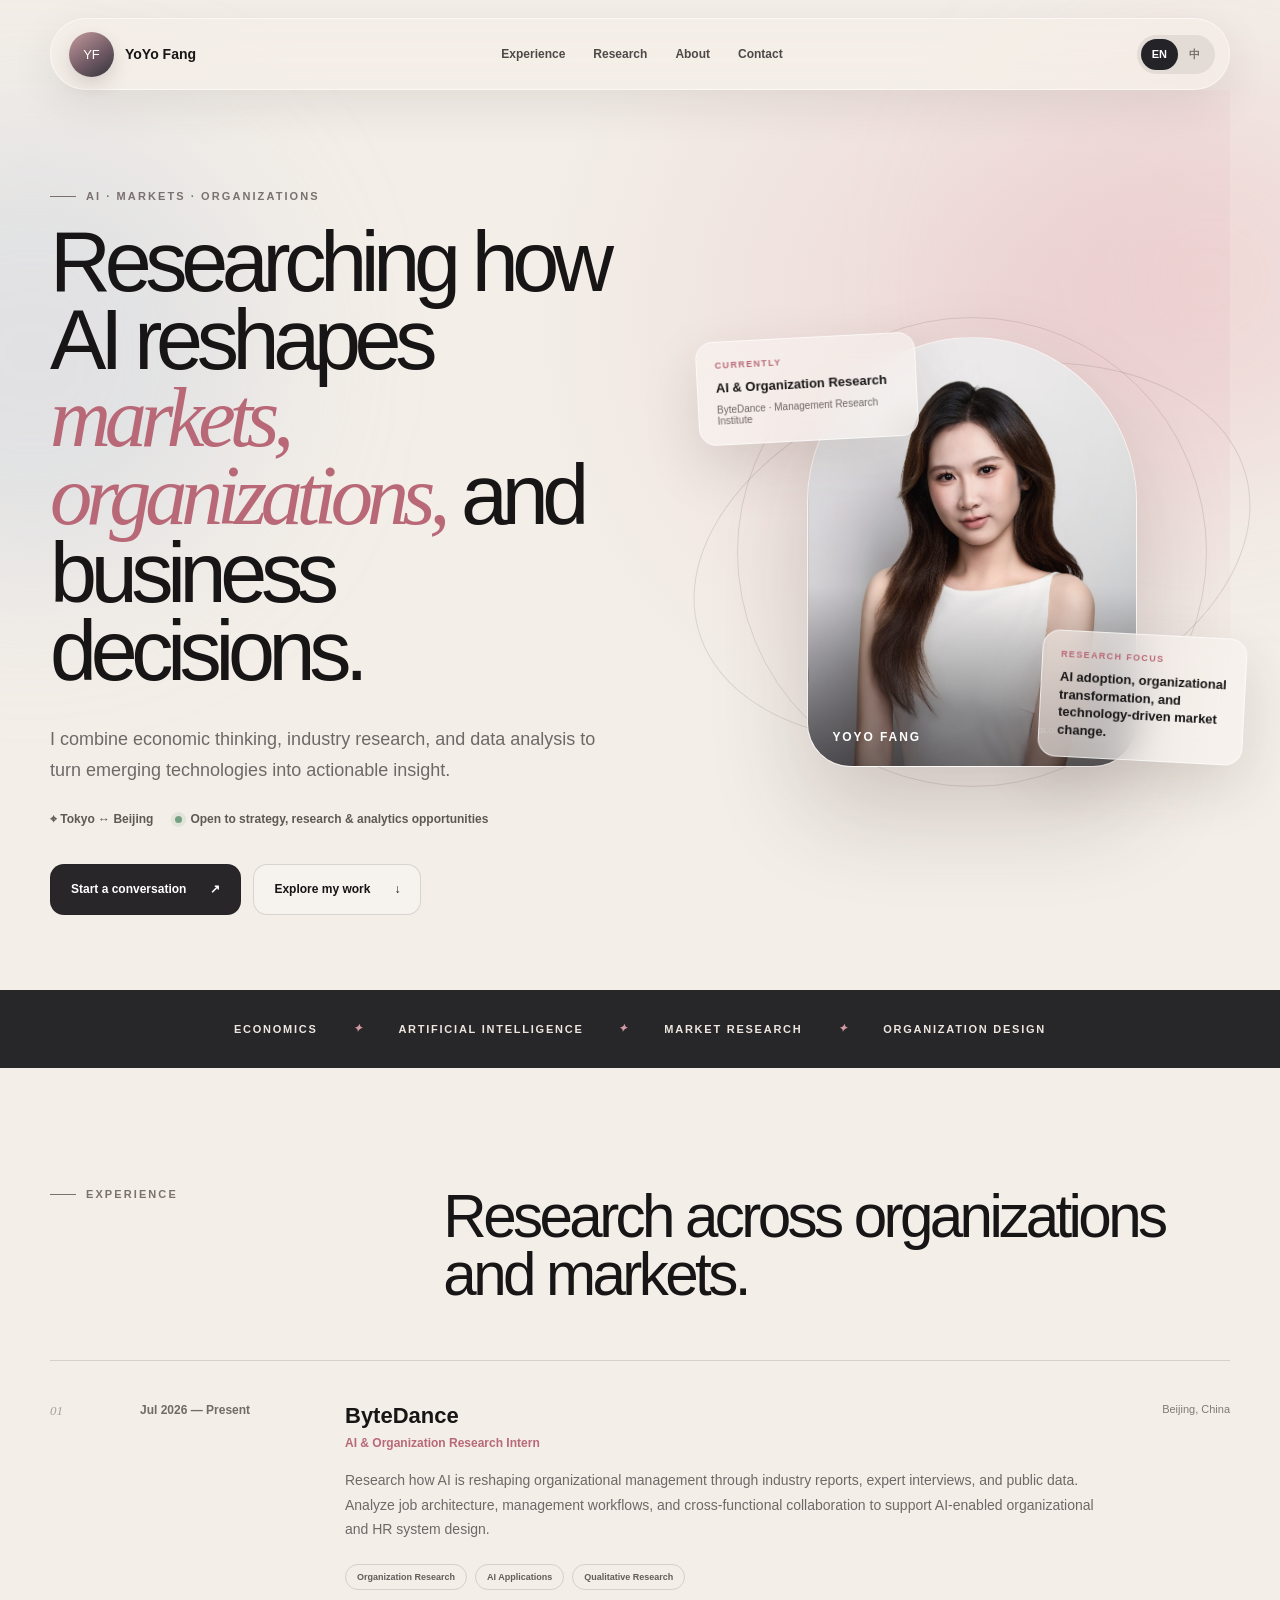
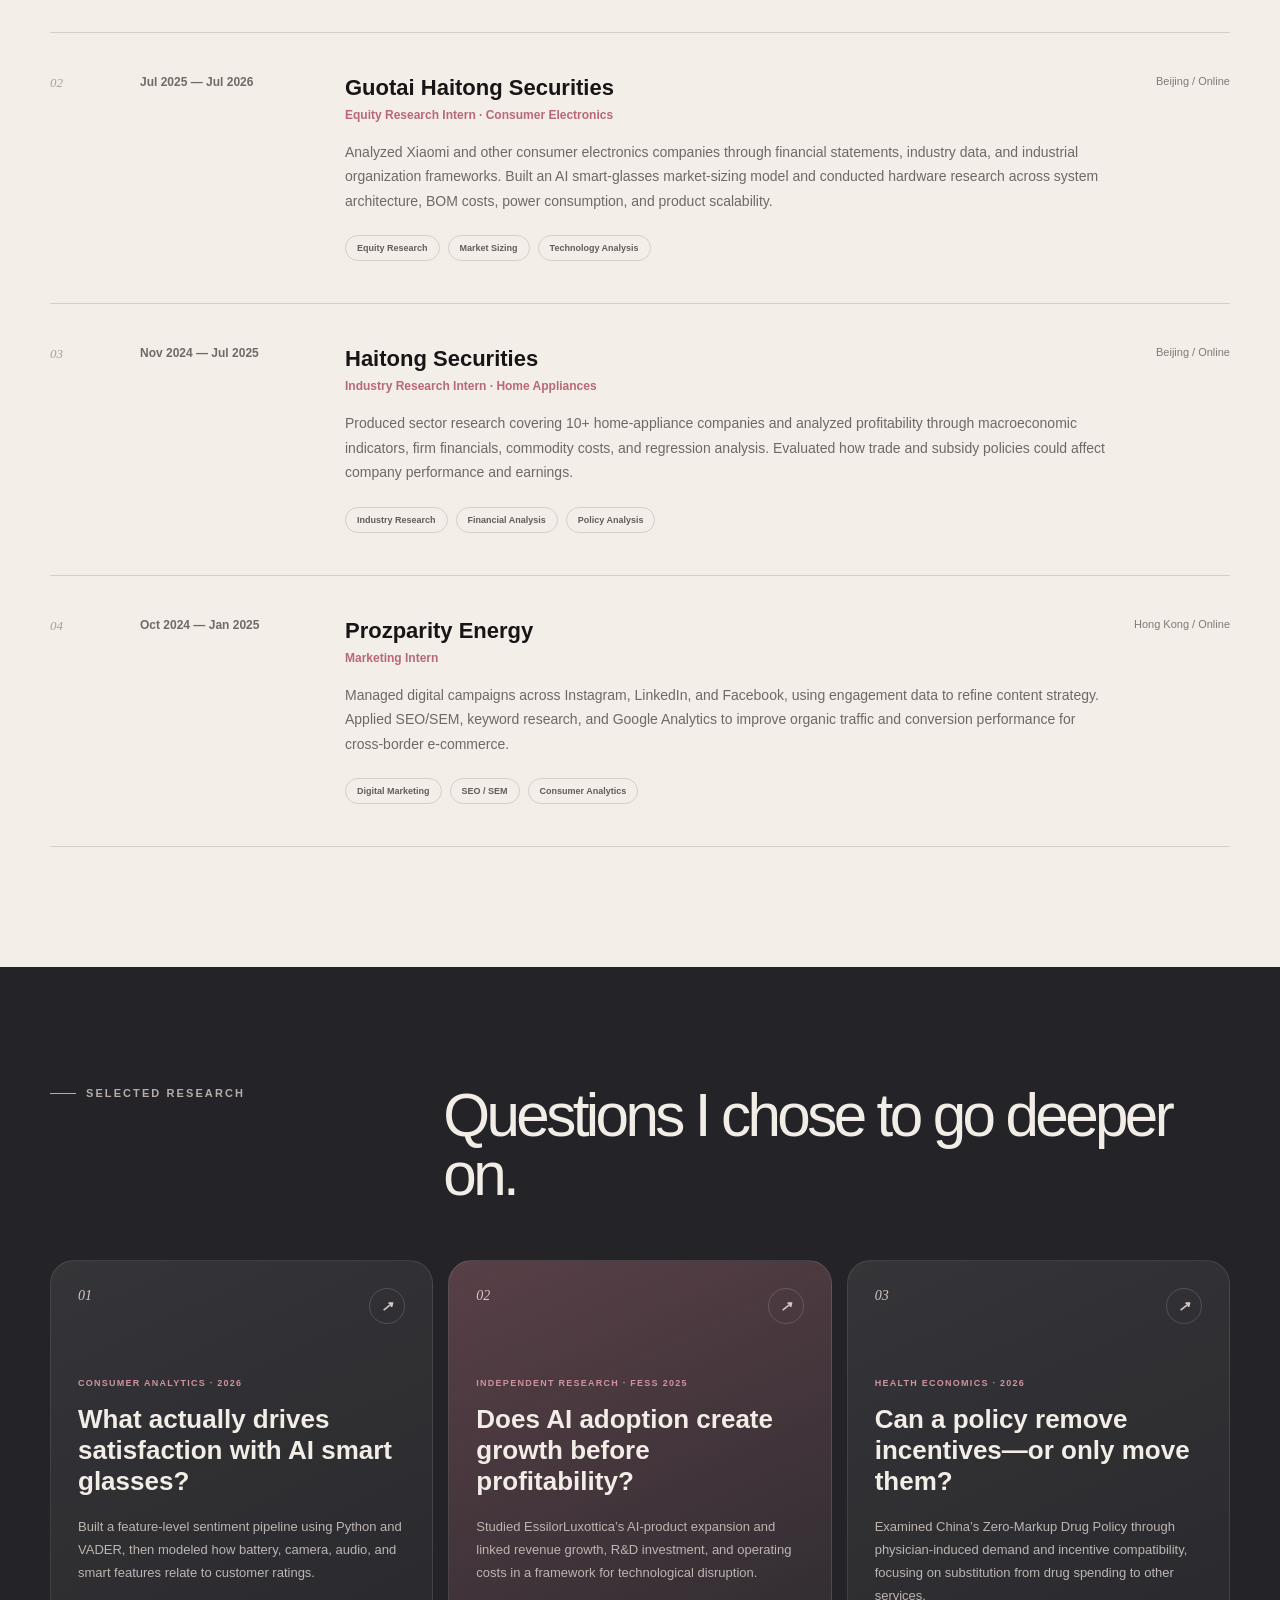
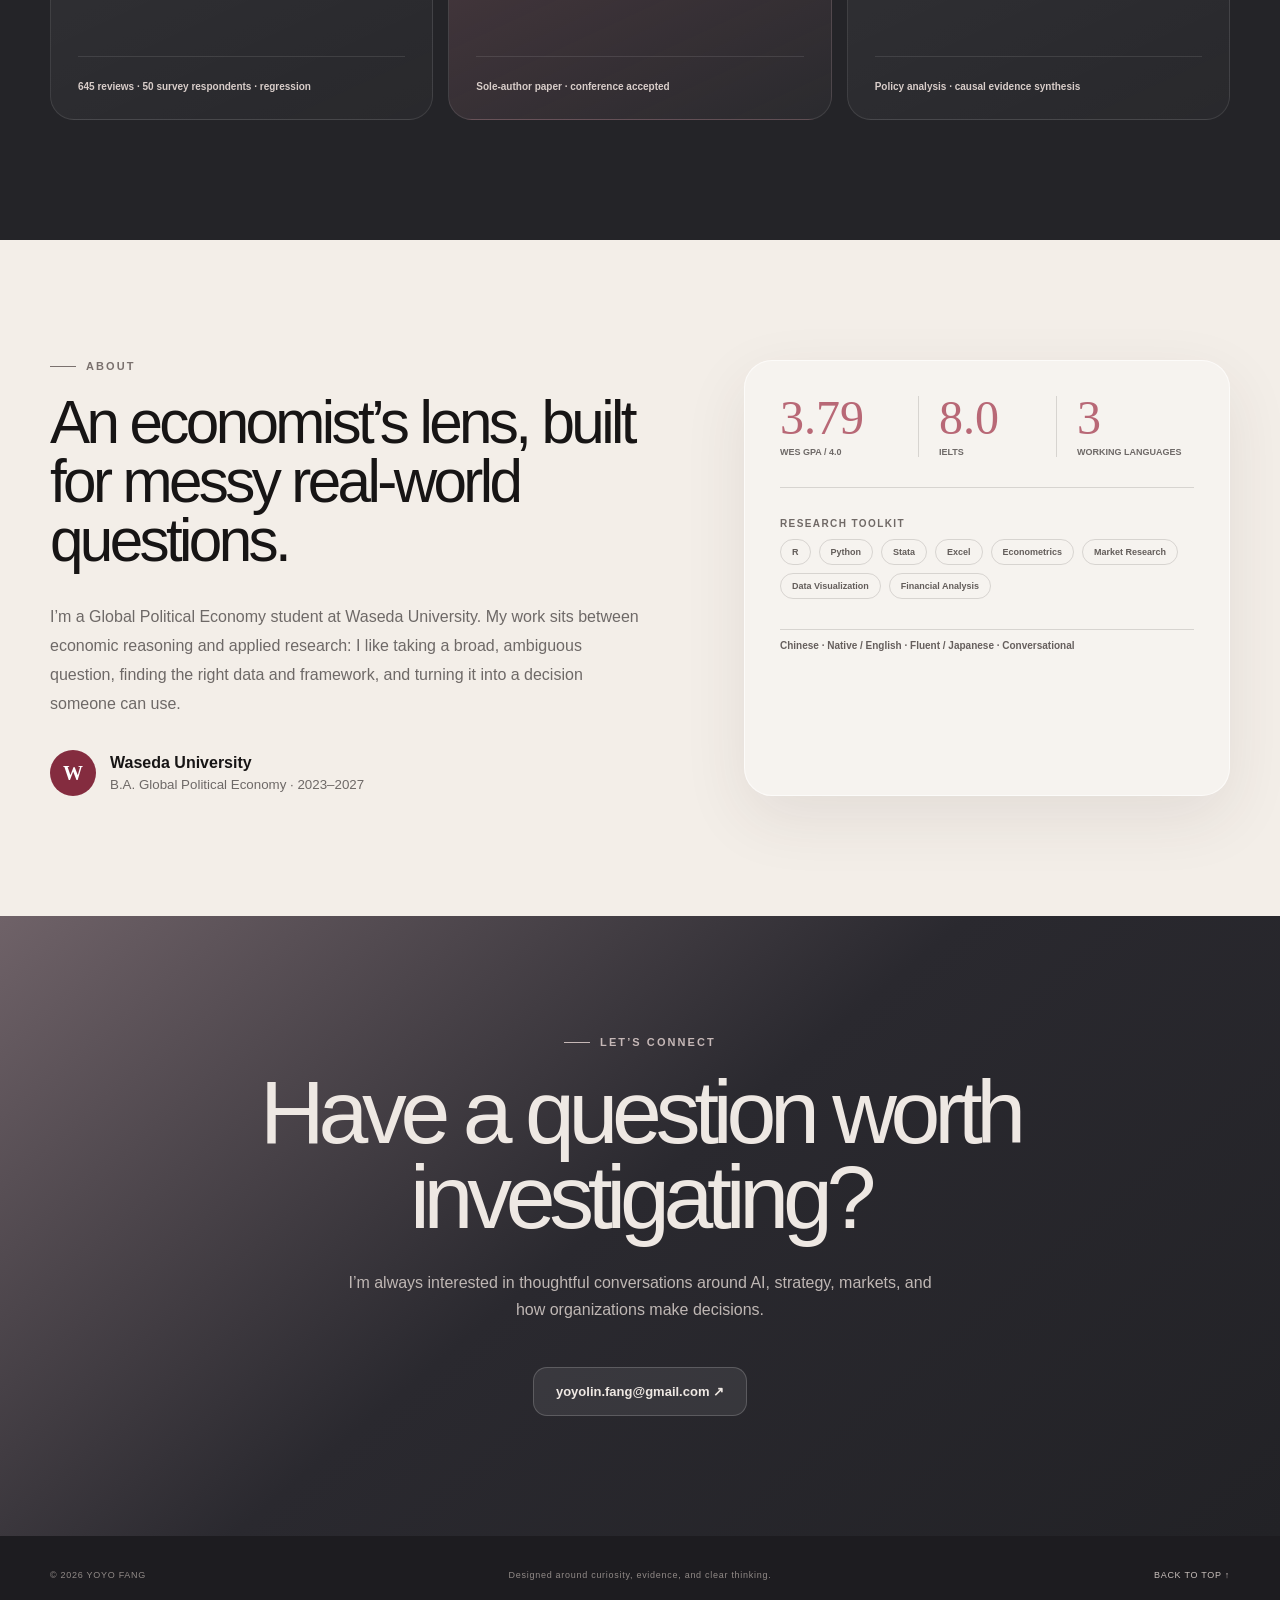
==== commit a8e6af62: "Add smart glasses research case study" ====
--- a/index.html
+++ b/index.html
@@ -31,7 +31,7 @@
         <div class="meta"><span>⌖ Tokyo ↔ Beijing</span><span class="available" data-t="available">Open to strategy, research & analytics opportunities</span></div>
         <div class="actions">
           <a class="btn dark" href="mailto:yoyolin.fang@gmail.com"><span data-t="conversation">Start a conversation</span> ↗</a>
-          <a class="btn" href="#research"><span data-t="explore">Explore my work</span> ↓</a>
+          <a class="btn" href="#experience"><span data-t="explore">Explore my work</span> ↓</a>
         </div>
       </div>
       <div class="visual">
@@ -58,7 +58,7 @@
       <div class="section inner">
         <header class="section-head light"><p class="eyebrow" data-t="researchEye">SELECTED RESEARCH</p><h2 data-t="researchTitle">Questions I chose to go deeper on.</h2></header>
         <div class="projects">
-          <article><div class="project-no">01 <b>↗</b></div><small data-t="p1label">Consumer Analytics · 2026</small><h3 data-t="p1title">What actually drives satisfaction with AI smart glasses?</h3><p data-t="p1body">Built a feature-level sentiment pipeline using Python and VADER, then modeled how battery, camera, audio, and smart features relate to customer ratings.</p><footer data-t="p1foot">300+ reviews · sentence-level NLP · regression</footer></article>
+          <article><a class="project-link" href="smart-glasses.html" aria-label="Read the AI smart glasses sentiment analysis case study"></a><div class="project-no">01 <b>↗</b></div><small data-t="p1label">Consumer Analytics · 2026</small><h3 data-t="p1title">What actually drives satisfaction with AI smart glasses?</h3><p data-t="p1body">Built a feature-level sentiment pipeline using Python and VADER, then modeled how battery, camera, audio, and smart features relate to customer ratings.</p><footer data-t="p1foot">645 reviews · 50 survey respondents · regression</footer></article>
           <article><div class="project-no">02 <b>↗</b></div><small data-t="p2label">Independent Research · FESS 2025</small><h3 data-t="p2title">Does AI adoption create growth before profitability?</h3><p data-t="p2body">Studied EssilorLuxottica’s AI-product expansion and linked revenue growth, R&D investment, and operating costs in a framework for technological disruption.</p><footer data-t="p2foot">Sole-author paper · conference accepted</footer></article>
           <article><div class="project-no">03 <b>↗</b></div><small data-t="p3label">Health Economics · 2026</small><h3 data-t="p3title">Can a policy remove incentives—or only move them?</h3><p data-t="p3body">Examined China’s Zero-Markup Drug Policy through physician-induced demand and incentive compatibility, focusing on substitution from drug spending to other services.</p><footer data-t="p3foot">Policy analysis · causal evidence synthesis</footer></article>
         </div>
--- a/profile.css
+++ b/profile.css
@@ -14,3 +14,31 @@
 .portrait::after {
   background: linear-gradient(180deg, transparent 58%, rgba(29, 27, 30, 0.6));
 }
+
+.projects article {
+  position: relative;
+  transition: transform 180ms ease, border-color 180ms ease;
+}
+
+.projects article:hover {
+  transform: translateY(-5px);
+  border-color: rgba(255, 255, 255, 0.32);
+}
+
+.project-link {
+  position: absolute;
+  z-index: 2;
+  inset: 0;
+  border-radius: inherit;
+}
+
+.project-link:focus-visible {
+  outline: 2px solid #e4a0ad;
+  outline-offset: 4px;
+}
+
+@media (prefers-reduced-motion: reduce) {
+  .projects article {
+    transition: none;
+  }
+}
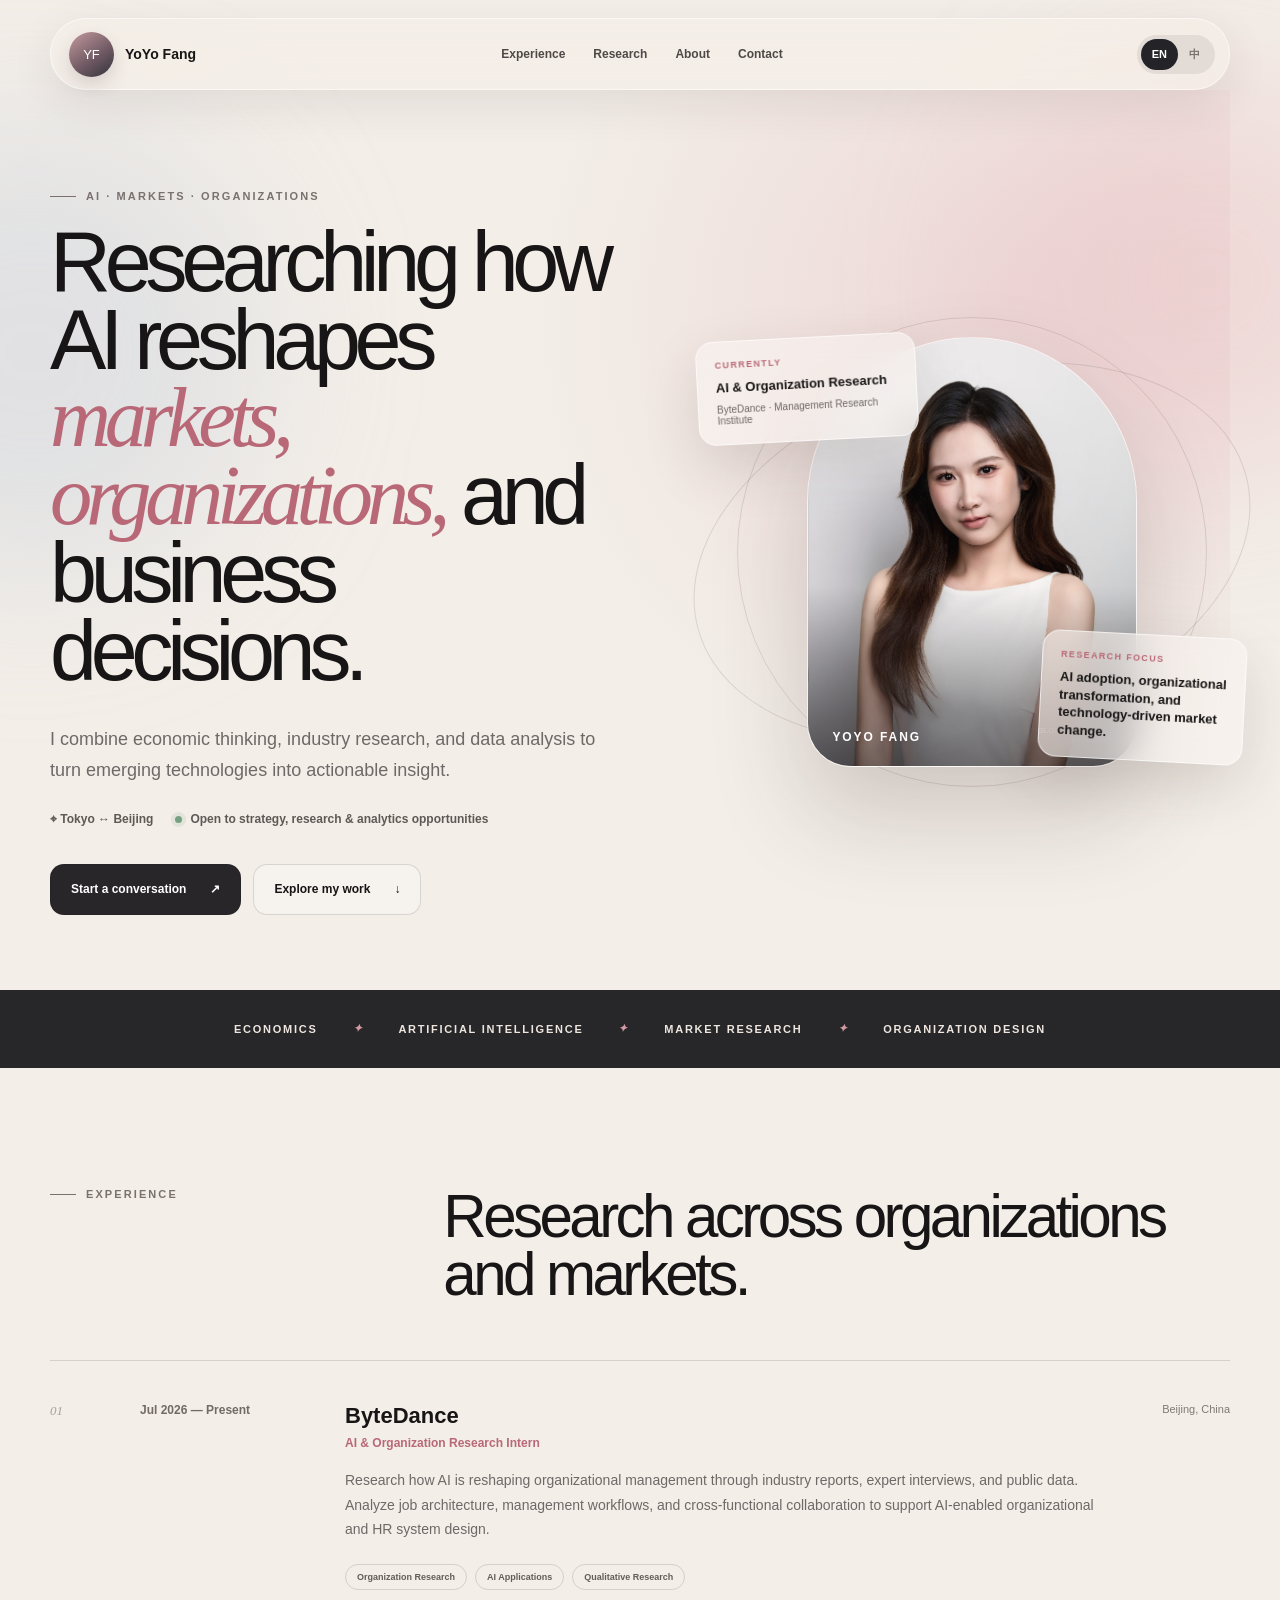
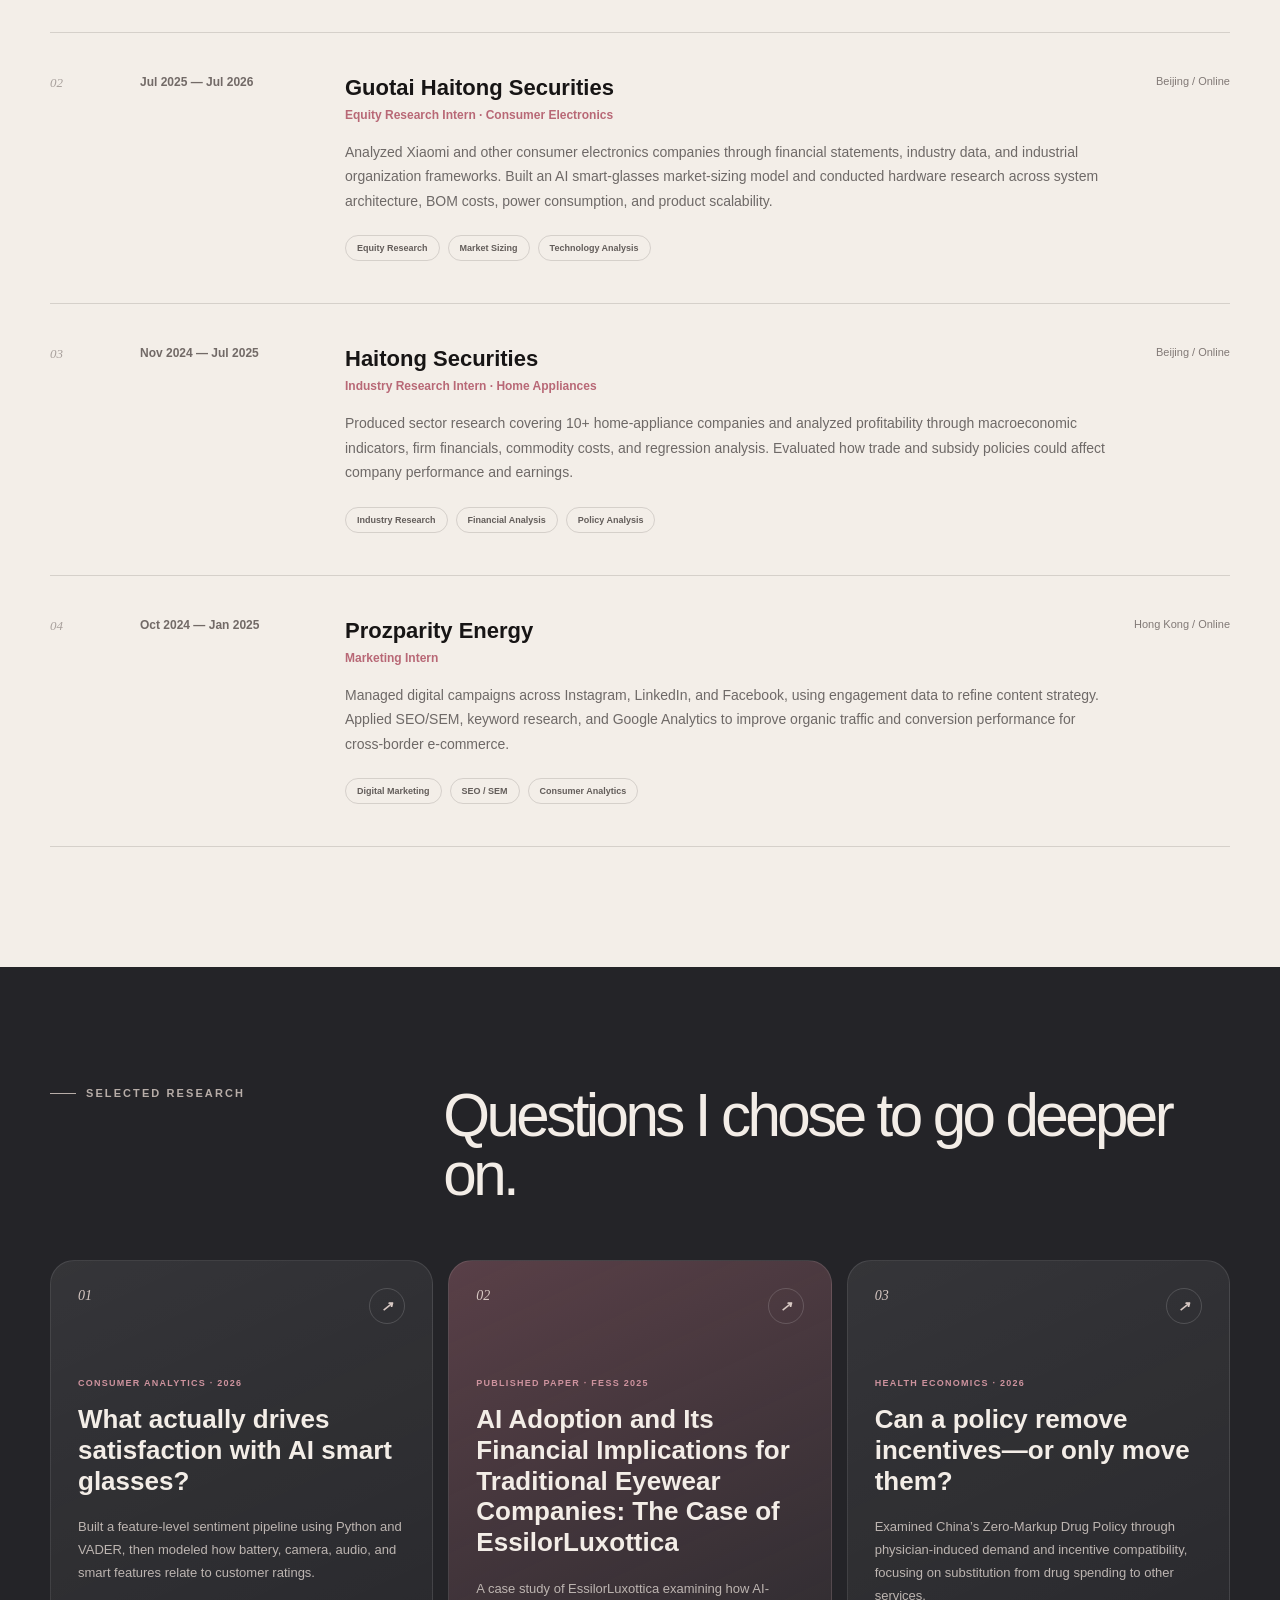
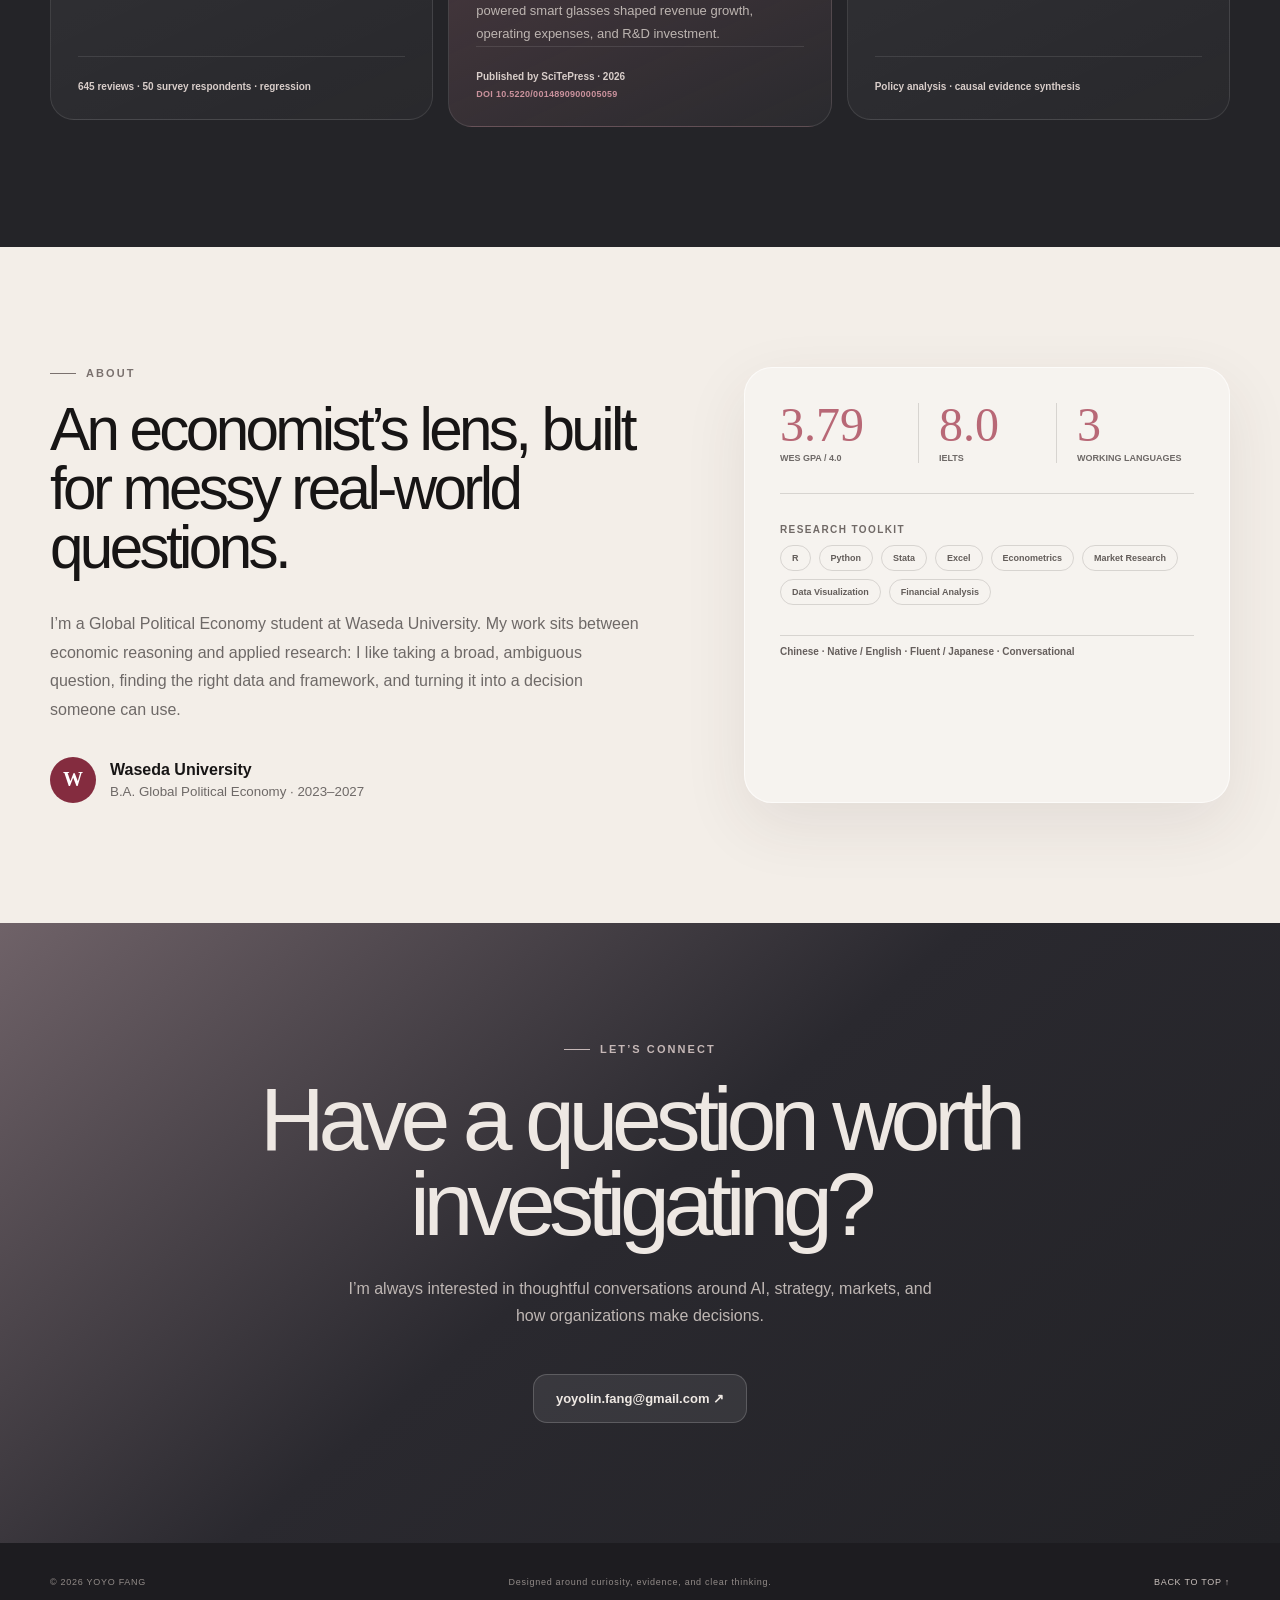
==== commit 47053c69: "Update published paper card" ====
--- a/index.html
+++ b/index.html
@@ -7,6 +7,7 @@
   <title>YoYo Fang | AI, Markets & Strategy</title>
   <link rel="stylesheet" href="styles.css">
   <link rel="stylesheet" href="profile.css">
+  <link rel="stylesheet" href="paper-card.css">
   <script src="script.js" defer></script>
 </head>
 <body>
@@ -59,7 +60,23 @@
         <header class="section-head light"><p class="eyebrow" data-t="researchEye">SELECTED RESEARCH</p><h2 data-t="researchTitle">Questions I chose to go deeper on.</h2></header>
         <div class="projects">
           <article><a class="project-link" href="smart-glasses.html" aria-label="Read the AI smart glasses sentiment analysis case study"></a><div class="project-no">01 <b>↗</b></div><small data-t="p1label">Consumer Analytics · 2026</small><h3 data-t="p1title">What actually drives satisfaction with AI smart glasses?</h3><p data-t="p1body">Built a feature-level sentiment pipeline using Python and VADER, then modeled how battery, camera, audio, and smart features relate to customer ratings.</p><footer data-t="p1foot">645 reviews · 50 survey respondents · regression</footer></article>
-          <article><div class="project-no">02 <b>↗</b></div><small data-t="p2label">Independent Research · FESS 2025</small><h3 data-t="p2title">Does AI adoption create growth before profitability?</h3><p data-t="p2body">Studied EssilorLuxottica’s AI-product expansion and linked revenue growth, R&D investment, and operating costs in a framework for technological disruption.</p><footer data-t="p2foot">Sole-author paper · conference accepted</footer></article>
+          <article class="featured-paper">
+            <span class="paper-glow" aria-hidden="true"></span>
+            <a class="project-link" href="https://doi.org/10.5220/0014890900005059" target="_blank" rel="noopener noreferrer" aria-label="Open the published paper on DOI.org"></a>
+            <div class="project-no">02 <b>↗</b></div>
+            <small data-t="p2label">Published Paper · FESS 2025</small>
+            <h3 data-t="p2title">AI Adoption and Its Financial Implications for Traditional Eyewear Companies: The Case of EssilorLuxottica</h3>
+            <p data-t="p2body">A case study of EssilorLuxottica examining how AI-powered smart glasses shaped revenue growth, operating expenses, and R&amp;D investment.</p>
+            <div class="publication-details">
+              <span data-t="p2pub">Publication details</span>
+              <dl>
+                <div><dt data-t="p2authorLabel">Author</dt><dd>Yilin Fang</dd></div>
+                <div><dt data-t="p2pagesLabel">Proceedings</dt><dd data-t="p2pages">FESS · Vol. 1 · pp. 407–412</dd></div>
+                <div><dt>ISBN</dt><dd>978-989-758-844-0</dd></div>
+              </dl>
+            </div>
+            <footer><span data-t="p2foot">Published by SciTePress · 2026</span><span class="doi">DOI 10.5220/0014890900005059</span></footer>
+          </article>
           <article><div class="project-no">03 <b>↗</b></div><small data-t="p3label">Health Economics · 2026</small><h3 data-t="p3title">Can a policy remove incentives—or only move them?</h3><p data-t="p3body">Examined China’s Zero-Markup Drug Policy through physician-induced demand and incentive compatibility, focusing on substitution from drug spending to other services.</p><footer data-t="p3foot">Policy analysis · causal evidence synthesis</footer></article>
         </div>
       </div>
--- a/paper-card.css
+++ b/paper-card.css
@@ -0,0 +1,160 @@
+.projects {
+  align-items: start;
+}
+
+.projects article {
+  position: relative;
+  overflow: hidden;
+}
+
+.project-link {
+  position: absolute;
+  z-index: 5;
+  inset: 0;
+  border-radius: inherit;
+}
+
+.featured-paper {
+  --glow-x: 50%;
+  --glow-y: 50%;
+  isolation: isolate;
+  cursor: pointer;
+  transform: translateY(0);
+  transition: transform .34s cubic-bezier(.2, .8, .2, 1), border-color .34s ease, box-shadow .34s ease;
+}
+
+.featured-paper > *:not(.paper-glow, .project-link) {
+  position: relative;
+  z-index: 2;
+}
+
+.featured-paper:hover,
+.featured-paper:has(.project-link:focus-visible) {
+  transform: translateY(-12px);
+  border-color: #e9b1bb80;
+  box-shadow: 0 30px 65px #07060966;
+}
+
+.featured-paper:has(.project-link:focus-visible) {
+  outline: 2px solid #efbac4;
+  outline-offset: 5px;
+}
+
+.paper-glow {
+  position: absolute;
+  z-index: 1;
+  width: 290px;
+  height: 290px;
+  left: var(--glow-x);
+  top: var(--glow-y);
+  border-radius: 50%;
+  pointer-events: none;
+  background: radial-gradient(circle, #ef9eae4d 0%, #d7839330 34%, transparent 70%);
+  filter: blur(4px);
+  opacity: 0;
+  transform: translate(-50%, -50%);
+  transition: opacity .3s ease;
+}
+
+.featured-paper:hover .paper-glow,
+.featured-paper:has(.project-link:focus-visible) .paper-glow {
+  opacity: 1;
+}
+
+.featured-paper .project-no b {
+  transition: transform .3s ease, background .3s ease;
+}
+
+.featured-paper:hover .project-no b,
+.featured-paper:has(.project-link:focus-visible) .project-no b {
+  transform: rotate(45deg);
+  background: #ffffff14;
+}
+
+.publication-details {
+  max-height: 0;
+  margin-top: 0;
+  overflow: hidden;
+  opacity: 0;
+  transform: translateY(8px);
+  transition: max-height .45s ease, opacity .3s ease, transform .4s ease, margin .4s ease;
+}
+
+.featured-paper:hover .publication-details,
+.featured-paper:has(.project-link:focus-visible) .publication-details {
+  max-height: 155px;
+  margin-top: 24px;
+  opacity: 1;
+  transform: translateY(0);
+}
+
+.publication-details > span {
+  display: block;
+  margin-bottom: 11px;
+  color: #efb5c0;
+  font-size: 9px;
+  font-weight: 800;
+  letter-spacing: .14em;
+  text-transform: uppercase;
+}
+
+.publication-details dl {
+  margin: 0;
+}
+
+.publication-details dl div {
+  display: grid;
+  grid-template-columns: 72px 1fr;
+  gap: 10px;
+  padding: 4px 0;
+  font-size: 10px;
+  line-height: 1.4;
+}
+
+.publication-details dt {
+  color: #9f9491;
+}
+
+.publication-details dd {
+  margin: 0;
+  color: #e3d8d4;
+}
+
+.featured-paper footer {
+  display: flex;
+  flex-direction: column;
+  gap: 7px;
+}
+
+.featured-paper .doi {
+  color: #ca929d;
+  font-size: 9px;
+  letter-spacing: .03em;
+}
+
+@media (max-width: 600px) {
+  .publication-details {
+    max-height: 155px;
+    margin-top: 24px;
+    opacity: 1;
+    transform: none;
+  }
+
+  .featured-paper {
+    transform: none;
+  }
+}
+
+@media (prefers-reduced-motion: reduce) {
+  .featured-paper,
+  .paper-glow,
+  .featured-paper .project-no b,
+  .publication-details {
+    transition: none;
+  }
+
+  .featured-paper:hover,
+  .featured-paper:has(.project-link:focus-visible) {
+    transform: none;
+  }
+}
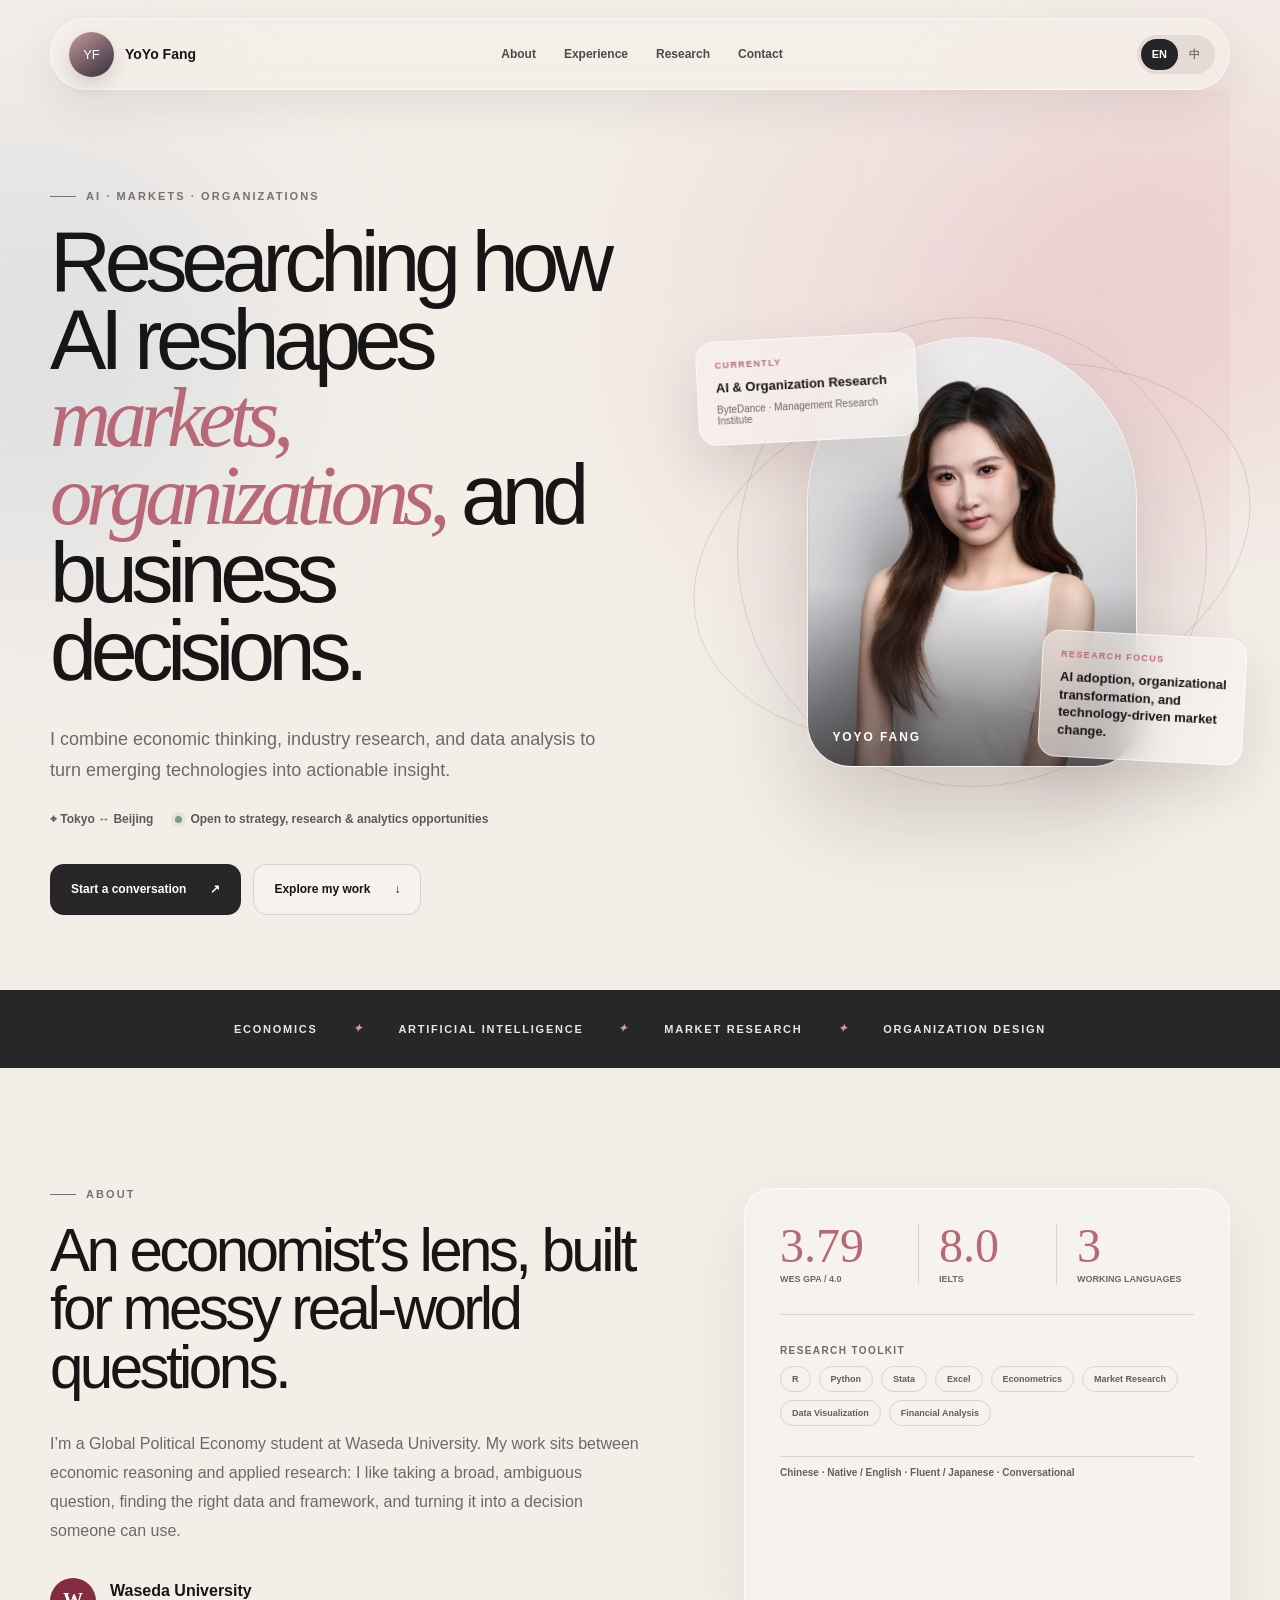
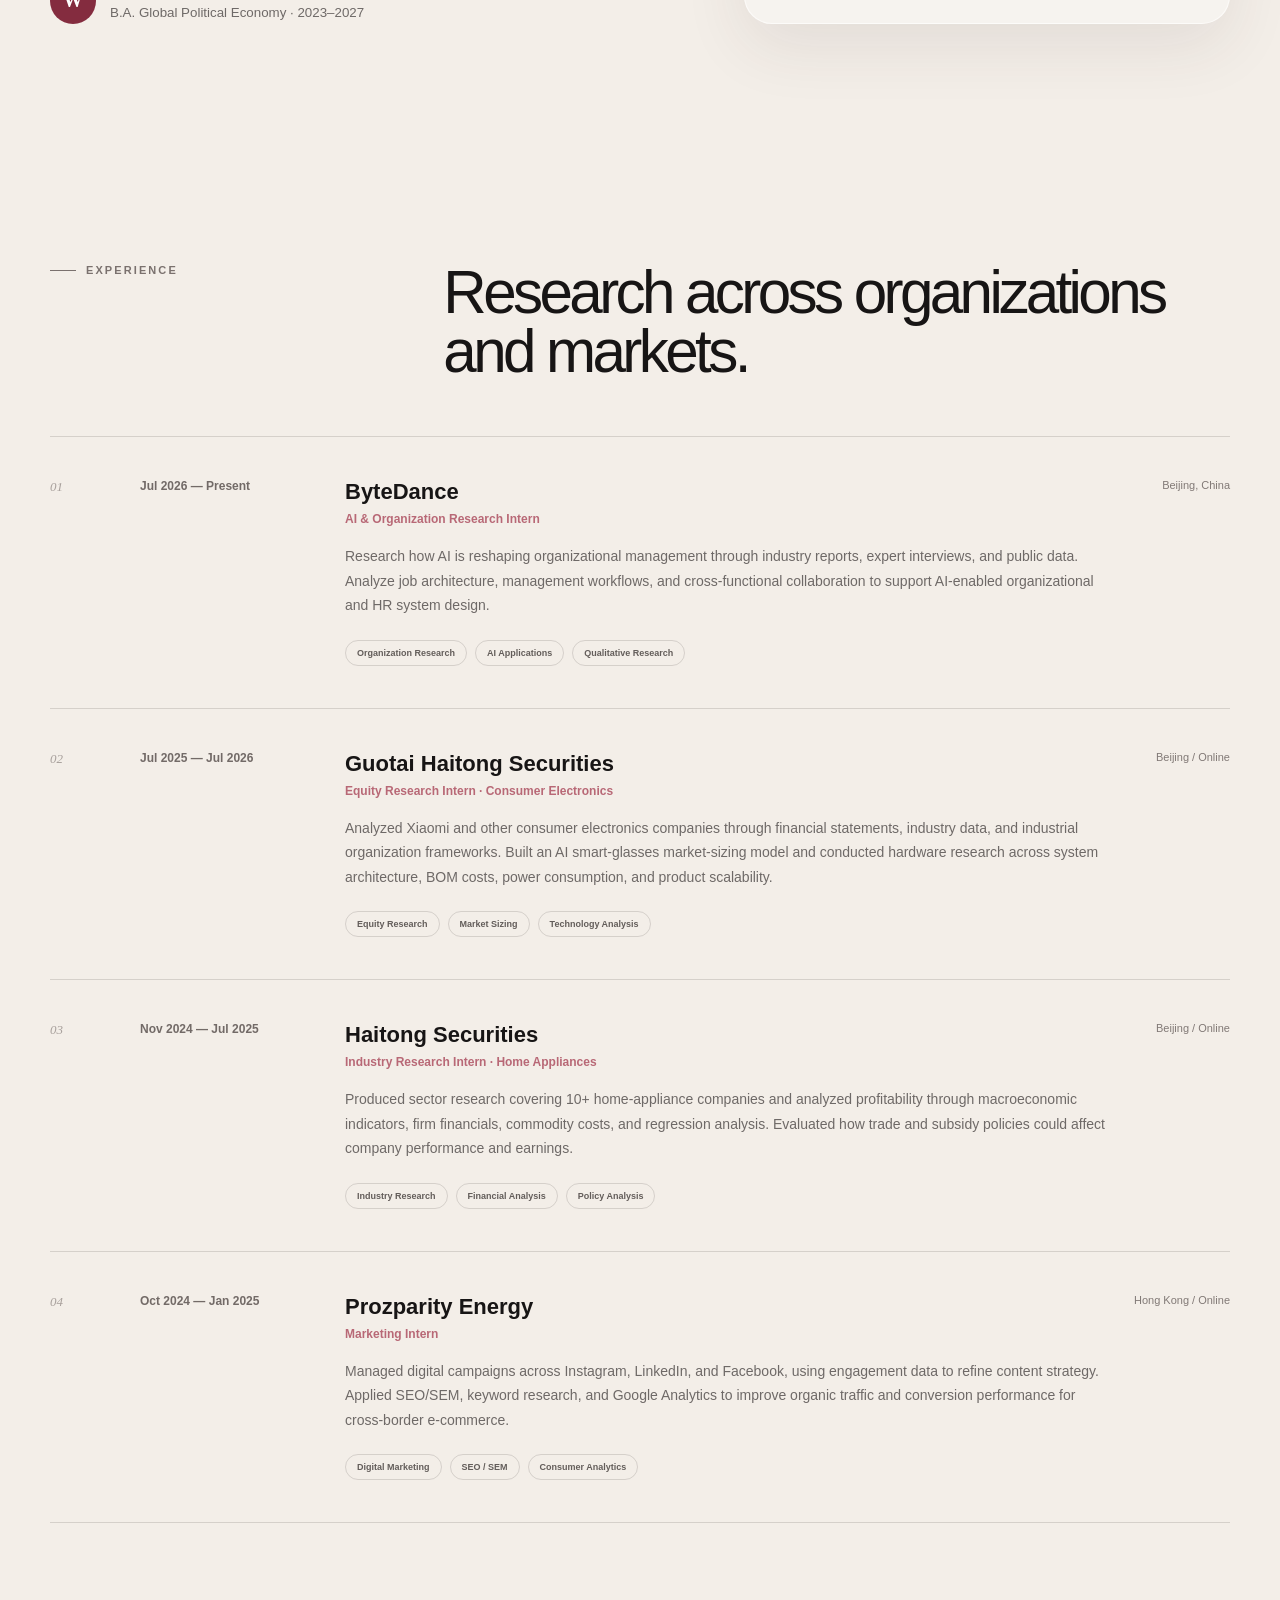
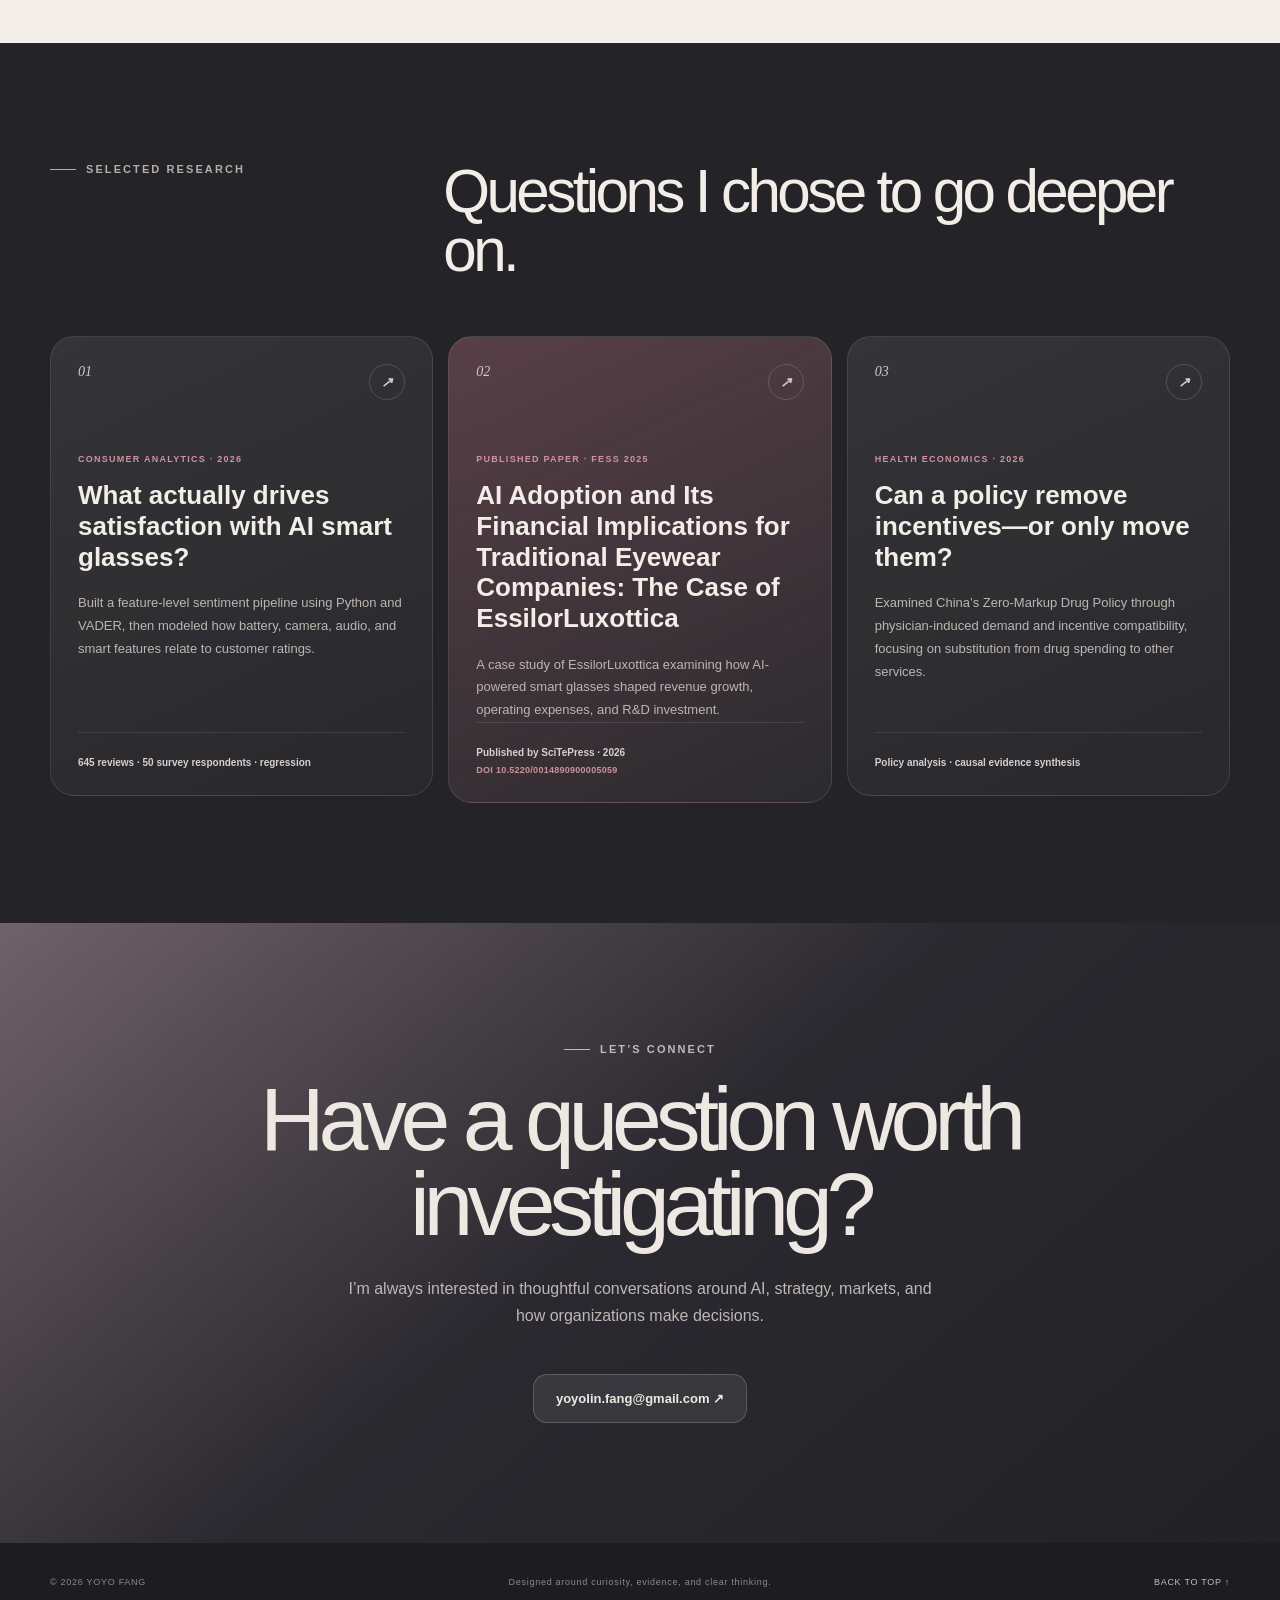
==== commit 53a022bc: "Move about section before experience" ====
--- a/index.html
+++ b/index.html
@@ -15,9 +15,9 @@
   <header class="nav">
     <a class="brand" href="#top"><span>YF</span><b>YoYo Fang</b></a>
     <nav>
+      <a href="#about" data-t="navAbout">About</a>
       <a href="#experience" data-t="navExp">Experience</a>
       <a href="#research" data-t="navResearch">Research</a>
-      <a href="#about" data-t="navAbout">About</a>
       <a href="#contact" data-t="navContact">Contact</a>
     </nav>
     <div class="language"><button class="active" data-lang="en">EN</button><button data-lang="zh">中</button></div>
@@ -44,6 +44,21 @@
     </section>
 
     <div class="ticker"><span>ECONOMICS</span><i>✦</i><span>ARTIFICIAL INTELLIGENCE</span><i>✦</i><span>MARKET RESEARCH</span><i>✦</i><span>ORGANIZATION DESIGN</span></div>
+
+    <section class="section about" id="about">
+      <div>
+        <p class="eyebrow" data-t="aboutEye">ABOUT</p>
+        <h2 data-t="aboutTitle">An economist’s lens, built for messy real-world questions.</h2>
+        <p class="about-copy" data-t="aboutBody">I’m a Global Political Economy student at Waseda University. My work sits between economic reasoning and applied research: I like taking a broad, ambiguous question, finding the right data and framework, and turning it into a decision someone can use.</p>
+        <div class="school"><span>W</span><div><b data-t="school">Waseda University</b><small data-t="degree">B.A. Global Political Economy · 2023–2027</small></div></div>
+      </div>
+      <div class="panel">
+        <div class="stats"><div><b>3.79</b><small>WES GPA / 4.0</small></div><div><b>8.0</b><small>IELTS</small></div><div><b>3</b><small data-t="languagesLabel">Working languages</small></div></div>
+        <p class="tool-title" data-t="toolkit">RESEARCH TOOLKIT</p>
+        <div class="tags tools"><span>R</span><span>Python</span><span>Stata</span><span>Excel</span><span data-t="econometrics">Econometrics</span><span data-t="marketResearch">Market Research</span><span data-t="visualization">Data Visualization</span><span data-t="financial">Financial Analysis</span></div>
+        <p class="languages" data-t="languages">Chinese · Native / English · Fluent / Japanese · Conversational</p>
+      </div>
+    </section>
 
     <section class="section" id="experience">
       <header class="section-head"><p class="eyebrow" data-t="expEye">EXPERIENCE</p><h2 data-t="expTitle">Research across organizations and markets.</h2></header>
@@ -82,21 +97,6 @@
       </div>
     </section>
 
-    <section class="section about" id="about">
-      <div>
-        <p class="eyebrow" data-t="aboutEye">ABOUT</p>
-        <h2 data-t="aboutTitle">An economist’s lens, built for messy real-world questions.</h2>
-        <p class="about-copy" data-t="aboutBody">I’m a Global Political Economy student at Waseda University. My work sits between economic reasoning and applied research: I like taking a broad, ambiguous question, finding the right data and framework, and turning it into a decision someone can use.</p>
-        <div class="school"><span>W</span><div><b data-t="school">Waseda University</b><small data-t="degree">B.A. Global Political Economy · 2023–2027</small></div></div>
-      </div>
-      <div class="panel">
-        <div class="stats"><div><b>3.79</b><small>WES GPA / 4.0</small></div><div><b>8.0</b><small>IELTS</small></div><div><b>3</b><small data-t="languagesLabel">Working languages</small></div></div>
-        <p class="tool-title" data-t="toolkit">RESEARCH TOOLKIT</p>
-        <div class="tags tools"><span>R</span><span>Python</span><span>Stata</span><span>Excel</span><span data-t="econometrics">Econometrics</span><span data-t="marketResearch">Market Research</span><span data-t="visualization">Data Visualization</span><span data-t="financial">Financial Analysis</span></div>
-        <p class="languages" data-t="languages">Chinese · Native / English · Fluent / Japanese · Conversational</p>
-      </div>
-    </section>
-
     <section class="contact" id="contact">
       <p class="eyebrow" data-t="contactEye">LET’S CONNECT</p><h2 data-t="contactTitle">Have a question worth investigating?</h2><p data-t="contactBody">I’m always interested in thoughtful conversations around AI, strategy, markets, and how organizations make decisions.</p><a href="mailto:yoyolin.fang@gmail.com">yoyolin.fang@gmail.com ↗</a>
     </section>
